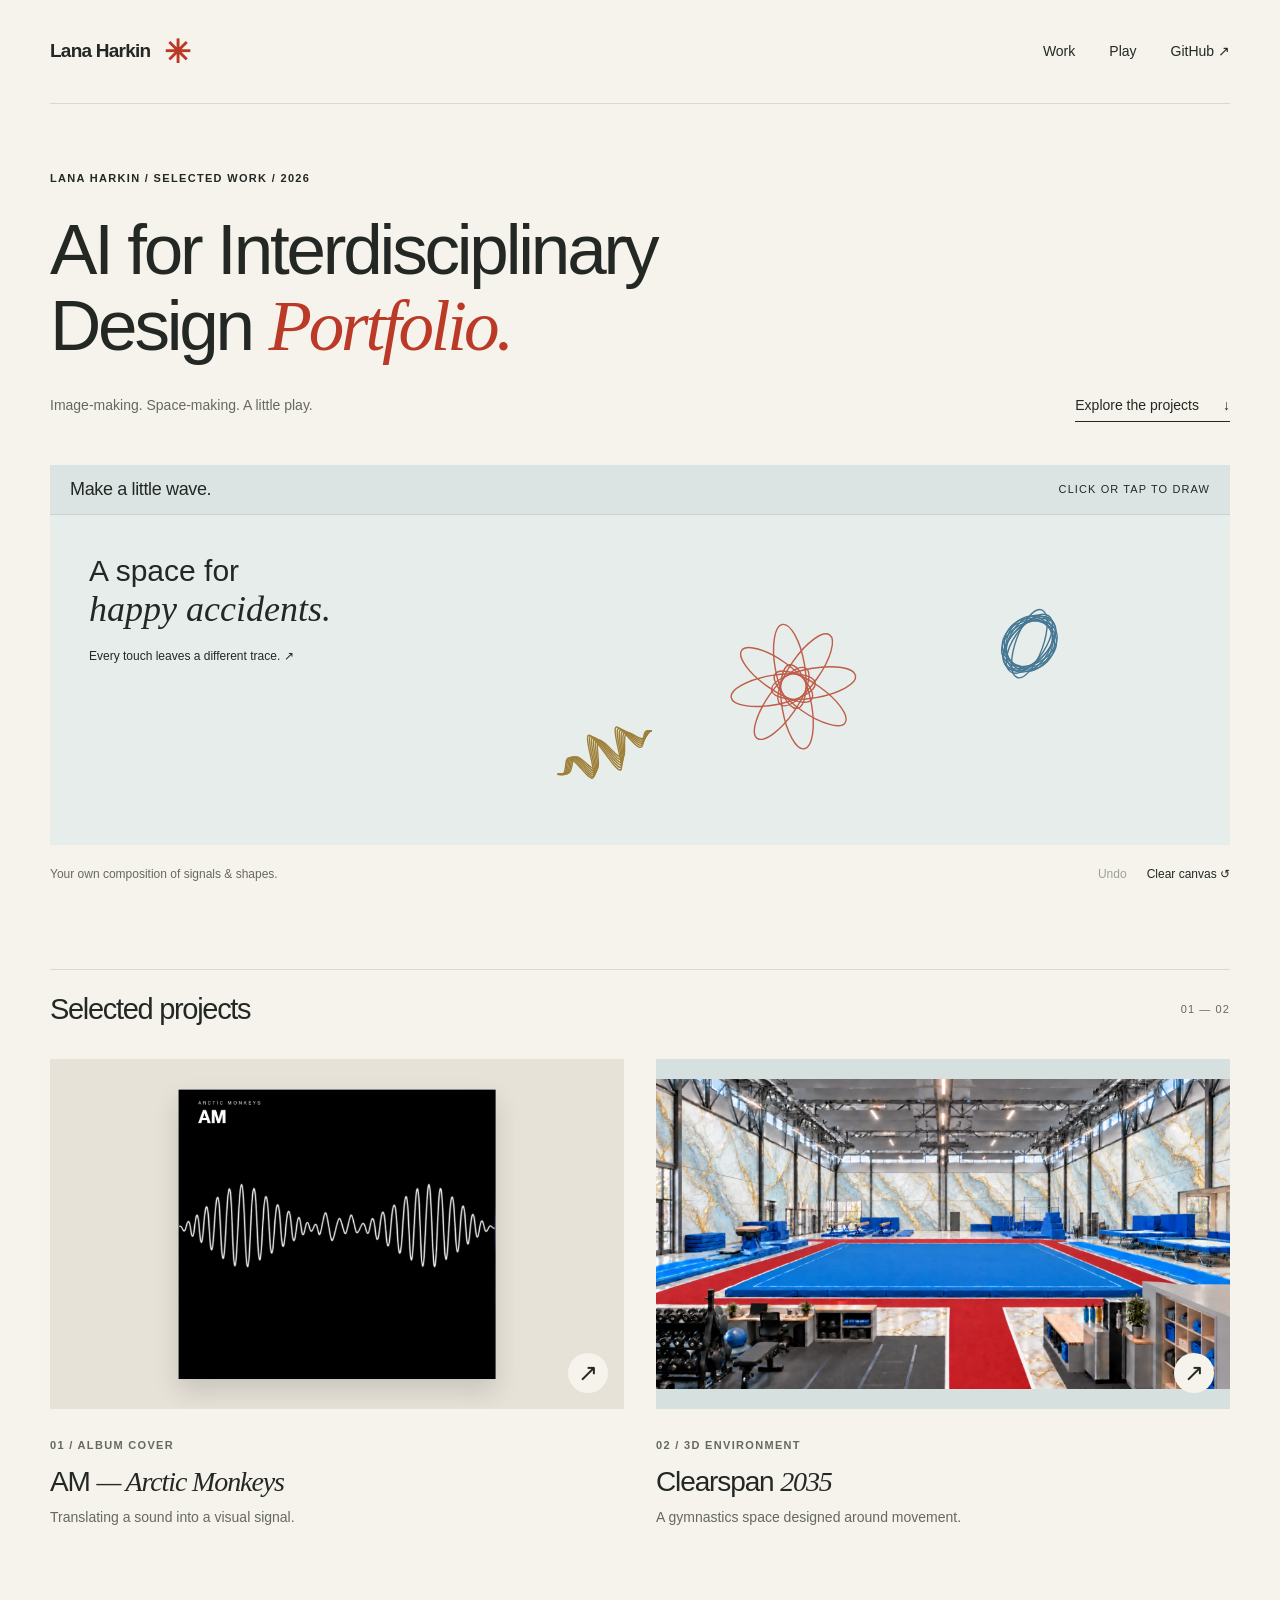
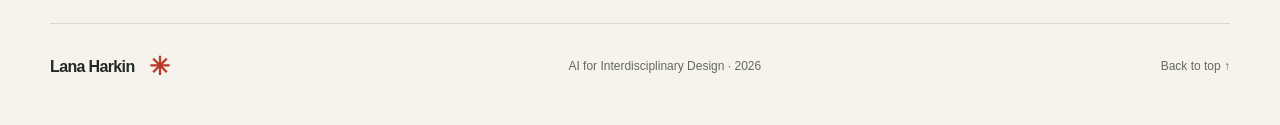
==== index.html @ 4b511c2b "Build Lana Harkin design portfolio with interactive art and project case studies" ====
<!doctype html><html lang="en"><head><meta charset="utf-8"><meta name="viewport" content="width=device-width,initial-scale=1"><meta name="theme-color" content="#f5f3ec"><meta name="description" content="Lana Harkin’s design portfolio: an Arctic Monkeys album cover study, Clearspan Gymnastics Center 2035, and an interactive drawing."><title>AI for Interdisciplinary Design Portfolio — Lana Harkin</title><link rel="icon" href="favicon.svg" type="image/svg+xml"><link rel="stylesheet" href="style.css"><script src="site.js" defer></script></head><body id="top"><a class="skip" href="#main">Skip to content</a><header class="site-header"><a class="wordmark" href="index.html">Lana Harkin<span class="mark" aria-hidden="true">✳</span></a><nav aria-label="Main navigation"><a href="index.html#projects">Work</a><a href="index.html#play">Play</a><a href="https://github.com/lalexaki/Lana-Harkin-AI-design-class">GitHub ↗</a></nav></header><main id="main"><section class="hero"><p class="eyebrow">Lana Harkin / Selected work / 2026</p><h1>AI for Interdisciplinary<br> Design <em>Portfolio.</em></h1><div class="hero-bottom"><span>Image-making. Space-making. A little play.</span><a class="text-link" href="#projects">Explore the projects <span>↓</span></a></div></section>
<section class="play-section" id="play" aria-labelledby="play-title"><div class="play-top"><h2 id="play-title">Make a little wave.</h2><span>Click or tap to draw</span></div><div id="drawing" tabindex="0" role="button" aria-label="Interactive drawing. Click, tap, or press Enter or Space to add a colorful waveform." aria-describedby="draw-help"><svg id="artboard" viewBox="0 0 1200 350" preserveAspectRatio="none" aria-hidden="true"></svg><div class="drawing-note" aria-hidden="true">A space for<br><em>happy accidents.</em><span>Every touch leaves a different trace. ↗</span></div></div><div class="play-tools"><p id="draw-help">Your own composition of signals &amp; shapes.</p><div><button id="undo" type="button" disabled>Undo</button><button id="clear" type="button">Clear canvas ↺</button></div></div><span id="draw-status" class="sr-only" role="status"></span></section>
<section id="projects" class="selected"><div class="section-heading"><h2>Selected projects</h2><span>01 — 02</span></div><div class="project-grid"><a class="project-card" href="album-cover.html"><div class="card-image album-thumb"><img src="assets/album-final.webp" alt="AM cover study: white waveform and Arctic Monkeys typography on black" class="" loading="eager"><span class="round-arrow" aria-hidden="true">↗</span></div><div class="card-label"><span class="eyebrow">01 / Album cover</span><h3>AM <em>— Arctic Monkeys</em></h3><p>Translating a sound into a visual signal.</p></div></a><a class="project-card" href="clearspan.html"><div class="card-image gym-thumb"><img src="assets/gym-final.webp" alt="Clearspan concept visualization with a blue spring floor, red perimeter route and marble-style walls" class="" loading="eager"><span class="round-arrow" aria-hidden="true">↗</span></div><div class="card-label"><span class="eyebrow">02 / 3D environment</span><h3>Clearspan <em>2035</em></h3><p>A gymnastics space designed around movement.</p></div></a></div></section></main><footer><a class="wordmark" href="index.html">Lana Harkin<span class="mark" aria-hidden="true">✳</span></a><p>AI for Interdisciplinary Design · 2026</p><a href="#top">Back to top ↑</a></footer></body></html>
---- style.css ----
:root{--paper:#f5f3ec;--ink:#232824;--muted:#65695f;--line:#d7d8cf;--red:#bb3927;--blue:#275c87;--serif:Georgia,'Times New Roman',serif}*{box-sizing:border-box}html{scroll-behavior:smooth;scroll-padding-top:28px}body{margin:0;background:var(--paper);color:var(--ink);font-family:Arial,Helvetica,sans-serif;font-size:16px;line-height:1.6}a{color:inherit;text-decoration:none}button,input{font:inherit}button,a,input,summary,[tabindex]{-webkit-tap-highlight-color:transparent}a:focus-visible,button:focus-visible,input:focus-visible,summary:focus-visible,[tabindex]:focus-visible{outline:3px solid var(--blue);outline-offset:5px}img,video{display:block;max-width:100%;height:auto}figure{margin:0}h1,h2,h3,p{margin:0}h1,h2,h3{font-weight:500;line-height:1.08;letter-spacing:-.045em}em{font-family:var(--serif);font-weight:400}button{cursor:pointer}main,.site-header,footer{width:min(1280px,calc(100% - 100px));margin-inline:auto}.site-header{display:flex;align-items:center;justify-content:space-between;height:104px;border-bottom:1px solid var(--line)}.wordmark{display:inline-flex;align-items:center;gap:14px;font-size:19px;font-weight:600;letter-spacing:-.04em}.mark{font-size:32px;line-height:1;color:var(--red)}nav{display:flex;gap:34px;font-size:14px}nav a:hover,.back:hover,footer a:hover{color:var(--red)}.skip{position:fixed;top:-70px;left:20px;background:var(--ink);color:white;padding:12px;z-index:10}.skip:focus{top:10px}.eyebrow{text-transform:uppercase;letter-spacing:.12em;font-size:11px;font-weight:600;line-height:1.6}.hero{padding:66px 0 38px}.hero h1{font-size:clamp(42px,5.55vw,80px);margin:24px 0 30px;line-height:1.07}.hero h1 em{color:var(--red)}.hero-bottom{display:flex;justify-content:space-between;gap:20px;font-size:14px;color:var(--muted)}.text-link{display:inline-flex;align-items:center;justify-content:space-between;gap:24px;border-bottom:1px solid var(--ink);padding-bottom:5px;color:var(--ink);font-size:14px}.text-link:hover{color:var(--red);border-color:var(--red)}.play-section{margin-top:5px}.play-top{display:flex;justify-content:space-between;align-items:center;padding:15px 20px;background:#dce4e3;border-bottom:1px solid #c6d3d1}.play-top h2{font-size:18px;letter-spacing:-.02em}.play-top>span{font-size:11px;text-transform:uppercase;letter-spacing:.1em}#drawing{position:relative;height:330px;overflow:hidden;background:#e7edeb;cursor:crosshair;touch-action:pan-y;background-image:radial-gradient(#c3d0cc .7px,transparent .7px);background-size:20px 20px}#artboard{position:absolute;inset:0;width:100%;height:100%}.drawing-note{position:absolute;top:39px;left:39px;font-size:30px;line-height:1.15;pointer-events:none;transition:opacity .25s}.drawing-note em{font-size:36px}.drawing-note span{display:block;font-size:12px;line-height:1.6;margin-top:17px;letter-spacing:0}#drawing.has-art .drawing-note{opacity:0}.play-tools{display:flex;align-items:center;justify-content:space-between;padding:13px 0;font-size:12px;color:var(--muted)}.play-tools>div{display:flex;gap:20px}.play-tools button{background:none;border:0;padding:7px 0;color:var(--ink);font-size:12px}.play-tools button:hover{color:var(--red)}.play-tools button:disabled{opacity:.4;cursor:default}.selected{padding:64px 0 95px}.section-heading{display:flex;justify-content:space-between;align-items:center;gap:20px;border-top:1px solid var(--line);padding-top:24px;margin-bottom:34px}.section-heading h2{font-size:29px}.section-heading>span{font-size:11px;text-transform:uppercase;letter-spacing:.1em;color:var(--muted);flex-shrink:0}.project-grid{display:grid;grid-template-columns:1fr 1fr;gap:32px}.card-image{height:350px;position:relative;display:flex;align-items:center;justify-content:center;overflow:hidden}.album-thumb{background:#e7e2d8}.album-thumb img{width:auto;max-width:80%;height:83%;object-fit:contain;box-shadow:0 12px 24px #0002}.gym-thumb{background:#d6e0df}.gym-thumb img{width:100%;height:auto}.round-arrow{position:absolute;right:16px;bottom:16px;display:grid;place-items:center;border-radius:50%;background:var(--paper);width:40px;height:40px;font-size:24px;transition:transform .2s}.project-card:hover .round-arrow{transform:rotate(45deg);background:var(--ink);color:var(--paper)}.card-label{padding-top:22px}.card-label h3{font-size:28px;margin:10px 0 9px;letter-spacing:-.04em}.card-label p{color:var(--muted);font-size:14px}.card-label .eyebrow{color:var(--muted)}footer{border-top:1px solid var(--line);display:flex;justify-content:space-between;align-items:center;gap:20px;padding:30px 0 45px;font-size:12px;color:var(--muted)}footer .wordmark{color:var(--ink);font-size:16px}footer .mark{font-size:25px}.project-intro{padding:35px 0 42px}.back{font-size:13px;display:inline-block;margin-bottom:45px}.project-intro h1{font-size:clamp(65px,7.5vw,104px);margin:22px 0 35px;line-height:.98}.project-intro h1 em{color:var(--red)}.intro-grid{display:grid;grid-template-columns:1fr 1fr;gap:60px;border-top:1px solid var(--line);padding-top:25px}.intro-grid h2{font-size:28px}.intro-grid p{font-size:16px;max-width:590px;color:var(--muted)}.album-stage{background:#e7e2d8;padding:50px;display:grid;place-items:center}.album-stage a{display:block;width:min(520px,100%)}.album-stage img{width:100%;box-shadow:0 15px 40px #0002}.caption-line,figcaption{font-size:12px;line-height:1.5;color:var(--muted);padding-top:12px}.caption-line{display:flex;justify-content:space-between;gap:20px}.content-section{padding-top:80px}.editorial-grid{display:grid;grid-template-columns:1fr 1fr;gap:70px;margin:35px 0 45px}.large-copy{font-size:43px;letter-spacing:-.04em;line-height:1.15}.editorial-grid>div>p+p,.split-note p+p{margin-top:18px}.editorial-grid>div{color:var(--muted)}.process-grid{display:grid;grid-template-columns:repeat(3,1fr);gap:25px}.process-grid figure img{width:100%;height:270px;object-fit:contain;background:#141614}.process-grid figcaption{max-width:350px}.split-note{display:grid;grid-template-columns:1fr 1fr;gap:70px;padding:65px 0;margin-top:70px;border-top:1px solid var(--line)}.split-note h2{font-size:48px;line-height:1.08;margin-bottom:25px}.split-note p{color:var(--muted)}.pill-link{border:1px solid var(--ink);border-radius:40px;padding:14px 22px;display:inline-flex;align-items:center;gap:35px;font-size:14px;margin-top:28px}.pill-link span{font-size:11px;white-space:nowrap}.pill-link:hover{background:var(--ink);color:var(--paper)}.credits{font-size:12px;color:var(--muted);max-width:850px;padding-bottom:45px}.credits p+p{margin-top:10px}.credits a{text-decoration:underline}.next-project{display:block;padding:38px 0 55px;border-top:1px solid var(--line)}.next-project>span:last-child{display:block;font-size:46px;line-height:1.2;letter-spacing:-.04em;margin-top:18px}.next-project b{float:right;font-weight:400}.next-project:hover em{color:var(--red)}.wide-hero img{width:100%}.video-layout{display:grid;grid-template-columns:1.5fr 1fr;gap:45px;align-items:center}.video-layout video{width:100%;background:#111;aspect-ratio:16/9}.video-layout h3{font-size:38px;line-height:1.1;margin:14px 0 22px}.video-layout p{color:var(--muted);margin-bottom:16px}.video-layout .text-link{display:flex;width:fit-content;margin-top:12px;font-size:12px}.small{font-size:12px}.facts{display:grid;grid-template-columns:1fr 1fr 1fr;border-bottom:1px solid var(--line);padding:0 0 30px;gap:20px}.facts strong{font-size:36px;letter-spacing:-.05em;font-weight:400;display:block}.facts span{font-size:12px;color:var(--muted)}details{border:1px solid var(--line);padding:20px}summary{cursor:pointer;list-style:none;font-size:14px}summary span{float:right}details[open] .layouts{margin-top:25px}.layouts figure img{height:220px;background:#232323}.comparison{position:relative;overflow:hidden;aspect-ratio:2048/1106}.comparison>img{width:100%;height:100%;object-fit:cover}.comparison-before{position:absolute;inset:0;clip-path:inset(0 calc(100% - var(--reveal)) 0 0)}.comparison-before img{width:100%;height:100%;object-fit:cover}.compare-label{position:absolute;top:16px;background:#f5f3ecee;padding:5px 12px;font-size:11px}.compare-label.before{left:16px}.compare-label.after{right:16px}.compare-line{position:absolute;inset:0 auto 0 var(--reveal);width:2px;background:white;pointer-events:none}.compare-line span{position:absolute;top:50%;left:50%;transform:translate(-50%,-50%);width:38px;height:38px;border-radius:50%;background:var(--paper);display:grid;place-items:center;font-size:20px;color:var(--ink);box-shadow:0 0 0 1px #0002}.slider-row{display:flex;gap:20px;align-items:center;padding:18px 0;font-size:12px}.slider-row input{flex:1;min-width:60px;accent-color:var(--red);cursor:ew-resize}.slider-row output{min-width:75px;text-align:right}.process-notes{display:grid;grid-template-columns:repeat(3,1fr);gap:36px;margin-top:25px}.process-notes article>span{font-size:12px;color:var(--red)}.process-notes h3{font-size:22px;margin:14px 0}.process-notes p{font-size:14px;color:var(--muted)}.sr-only{position:absolute;width:1px;height:1px;padding:0;margin:-1px;overflow:hidden;clip:rect(0,0,0,0);white-space:nowrap;border:0}@media(min-width:1500px){#drawing{height:370px}}@media(max-width:900px){main,.site-header,footer{width:calc(100% - 56px)}.hero h1{font-size:clamp(40px,6.4vw,63px)}.card-image{height:280px}.video-layout{grid-template-columns:1fr}.video-layout>div{max-width:600px}.facts strong{font-size:29px}.split-note,.editorial-grid{gap:40px}.process-grid figure img{height:190px}.card-label h3{font-size:24px}}@media(max-width:600px){main,.site-header,footer{width:calc(100% - 36px)}.site-header{height:78px}.wordmark{font-size:17px;gap:8px}nav{gap:18px;font-size:12px}.mark{font-size:27px}.hero{padding:39px 0 28px}.hero h1{font-size:39px;line-height:1.12;letter-spacing:-.052em;margin:21px 0}.hero h1 br{display:none}.hero .eyebrow{font-size:9px}.hero-bottom{font-size:11px;gap:14px;align-items:end}.hero-bottom>span{max-width:160px}.hero-bottom .text-link{font-size:11px;gap:12px;white-space:nowrap}.play-top{padding:13px}.play-top h2{font-size:16px}.play-top>span{font-size:8px}#drawing{height:260px}.drawing-note{top:25px;left:23px;font-size:24px}.drawing-note em{font-size:29px}.drawing-note span{font-size:10px}.play-tools{align-items:start;gap:15px;font-size:10px}.play-tools p{max-width:155px;padding-top:8px}.play-tools>div{gap:16px}.play-tools button{font-size:10px}.selected{padding:40px 0 55px}.section-heading{padding-top:20px;margin-bottom:25px;gap:10px}.section-heading h2{font-size:24px}.section-heading>span{font-size:9px}.project-grid{grid-template-columns:1fr;gap:38px}.card-image{height:310px}.card-label{padding-top:18px}.card-label h3{font-size:26px}.card-label p{font-size:13px}.card-label .eyebrow{font-size:10px}footer{flex-wrap:wrap;padding:26px 0 35px;gap:15px}footer p{order:3;width:100%;font-size:10px}.project-intro{padding:24px 0 28px}.back{margin-bottom:35px;font-size:12px}.project-intro h1{font-size:72px;margin:20px 0 30px}.project-intro .eyebrow{font-size:10px}.intro-grid{grid-template-columns:1fr;gap:20px;padding-top:22px}.intro-grid h2{font-size:26px}.intro-grid p{font-size:14px}.album-stage{padding:28px}.caption-line{font-size:10px}.caption-line span{max-width:140px;text-align:right}.content-section{padding-top:50px}.editorial-grid{grid-template-columns:1fr;gap:25px;margin:30px 0}.large-copy{font-size:38px}.editorial-grid>div{font-size:14px}.process-grid{grid-template-columns:1fr;gap:28px}.process-grid figure img{height:auto;max-height:350px}.process-grid figcaption{font-size:11px}.split-note{grid-template-columns:1fr;gap:20px;margin-top:45px;padding:35px 0}.split-note h2{font-size:38px}.split-note p{font-size:14px}.pill-link{padding:12px 17px;font-size:12px;gap:20px}.credits{font-size:11px}.next-project{padding:28px 0 40px}.next-project>span:last-child{font-size:29px;max-width:100%;padding-right:25px;position:relative}.next-project b{position:absolute;right:0;top:0}.wide-hero figcaption{font-size:10px}.video-layout{gap:25px}.video-layout h3{font-size:34px}.video-layout p{font-size:14px}.video-layout p.small{font-size:11px}.facts{gap:10px}.facts strong{font-size:23px;line-height:1.2;margin-bottom:10px}.facts span{font-size:10px;display:block;line-height:1.4}.process-notes{grid-template-columns:1fr;gap:22px}.process-notes h3{margin:8px 0}.compare-label{font-size:9px;top:9px;padding:4px 7px}.compare-label.before{left:9px}.compare-label.after{right:9px}.slider-row{flex-wrap:wrap;gap:12px;font-size:10px}.slider-row label{width:100%}.slider-row input{margin:8px 0}.layouts figure img{height:auto}}@media(prefers-reduced-motion:reduce){html{scroll-behavior:auto}*,*::before,*::after{transition:none!important}}
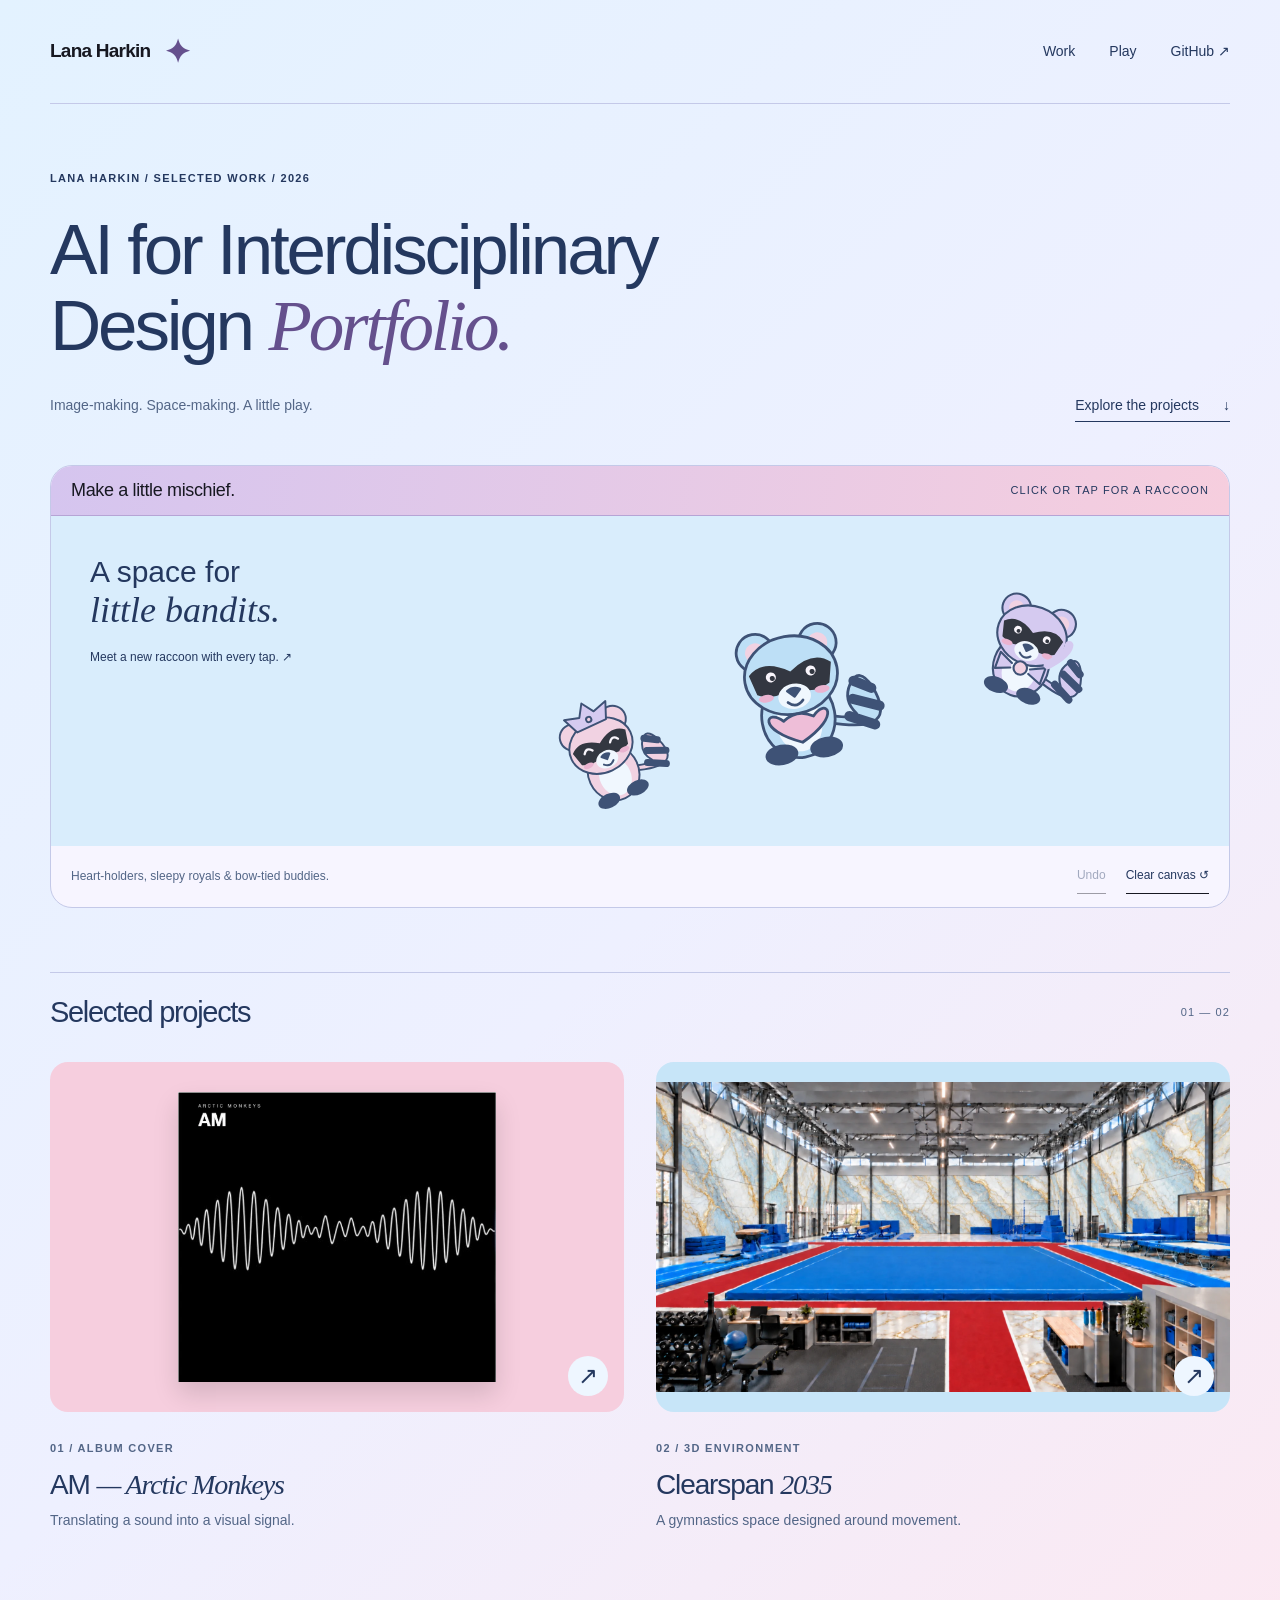
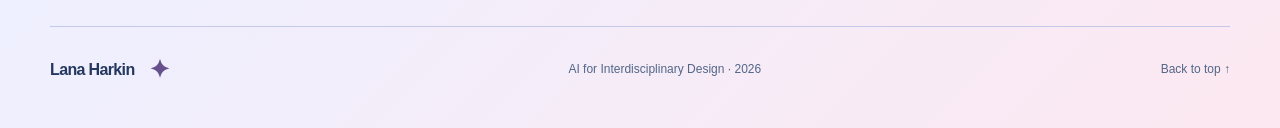
==== commit d660ea2b: "Add cute raccoon playground and pastel portfolio theme" ====
--- a/index.html
+++ b/index.html
@@ -1,3 +1,3 @@
-<!doctype html><html lang="en"><head><meta charset="utf-8"><meta name="viewport" content="width=device-width,initial-scale=1"><meta name="theme-color" content="#f5f3ec"><meta name="description" content="Lana Harkin’s design portfolio: an Arctic Monkeys album cover study, Clearspan Gymnastics Center 2035, and an interactive drawing."><title>AI for Interdisciplinary Design Portfolio — Lana Harkin</title><link rel="icon" href="favicon.svg" type="image/svg+xml"><link rel="stylesheet" href="style.css"><script src="site.js" defer></script></head><body id="top"><a class="skip" href="#main">Skip to content</a><header class="site-header"><a class="wordmark" href="index.html">Lana Harkin<span class="mark" aria-hidden="true">✳</span></a><nav aria-label="Main navigation"><a href="index.html#projects">Work</a><a href="index.html#play">Play</a><a href="https://github.com/lalexaki/Lana-Harkin-AI-design-class">GitHub ↗</a></nav></header><main id="main"><section class="hero"><p class="eyebrow">Lana Harkin / Selected work / 2026</p><h1>AI for Interdisciplinary<br> Design <em>Portfolio.</em></h1><div class="hero-bottom"><span>Image-making. Space-making. A little play.</span><a class="text-link" href="#projects">Explore the projects <span>↓</span></a></div></section>
-<section class="play-section" id="play" aria-labelledby="play-title"><div class="play-top"><h2 id="play-title">Make a little wave.</h2><span>Click or tap to draw</span></div><div id="drawing" tabindex="0" role="button" aria-label="Interactive drawing. Click, tap, or press Enter or Space to add a colorful waveform." aria-describedby="draw-help"><svg id="artboard" viewBox="0 0 1200 350" preserveAspectRatio="none" aria-hidden="true"></svg><div class="drawing-note" aria-hidden="true">A space for<br><em>happy accidents.</em><span>Every touch leaves a different trace. ↗</span></div></div><div class="play-tools"><p id="draw-help">Your own composition of signals &amp; shapes.</p><div><button id="undo" type="button" disabled>Undo</button><button id="clear" type="button">Clear canvas ↺</button></div></div><span id="draw-status" class="sr-only" role="status"></span></section>
-<section id="projects" class="selected"><div class="section-heading"><h2>Selected projects</h2><span>01 — 02</span></div><div class="project-grid"><a class="project-card" href="album-cover.html"><div class="card-image album-thumb"><img src="assets/album-final.webp" alt="AM cover study: white waveform and Arctic Monkeys typography on black" class="" loading="eager"><span class="round-arrow" aria-hidden="true">↗</span></div><div class="card-label"><span class="eyebrow">01 / Album cover</span><h3>AM <em>— Arctic Monkeys</em></h3><p>Translating a sound into a visual signal.</p></div></a><a class="project-card" href="clearspan.html"><div class="card-image gym-thumb"><img src="assets/gym-final.webp" alt="Clearspan concept visualization with a blue spring floor, red perimeter route and marble-style walls" class="" loading="eager"><span class="round-arrow" aria-hidden="true">↗</span></div><div class="card-label"><span class="eyebrow">02 / 3D environment</span><h3>Clearspan <em>2035</em></h3><p>A gymnastics space designed around movement.</p></div></a></div></section></main><footer><a class="wordmark" href="index.html">Lana Harkin<span class="mark" aria-hidden="true">✳</span></a><p>AI for Interdisciplinary Design · 2026</p><a href="#top">Back to top ↑</a></footer></body></html>+<!doctype html><html lang="en"><head><meta charset="utf-8"><meta name="viewport" content="width=device-width,initial-scale=1"><meta name="theme-color" content="#d9edfc"><meta name="description" content="Lana Harkin’s design portfolio: an Arctic Monkeys album cover study, Clearspan Gymnastics Center 2035, and an interactive drawing."><title>AI for Interdisciplinary Design Portfolio — Lana Harkin</title><link rel="icon" href="favicon.svg" type="image/svg+xml"><link rel="stylesheet" href="style.css"><script src="site.js" defer></script></head><body id="top"><a class="skip" href="#main">Skip to content</a><header class="site-header"><a class="wordmark" href="index.html">Lana Harkin<span class="mark" aria-hidden="true">✦</span></a><nav aria-label="Main navigation"><a href="index.html#projects">Work</a><a href="index.html#play">Play</a><a href="https://github.com/lalexaki/Lana-Harkin-AI-design-class">GitHub ↗</a></nav></header><main id="main"><section class="hero"><p class="eyebrow">Lana Harkin / Selected work / 2026</p><h1>AI for Interdisciplinary<br> Design <em>Portfolio.</em></h1><div class="hero-bottom"><span>Image-making. Space-making. A little play.</span><a class="text-link" href="#projects">Explore the projects <span>↓</span></a></div></section>
+<section class="play-section" id="play" aria-labelledby="play-title"><div class="play-top"><h2 id="play-title">Make a little mischief.</h2><span>Click or tap for a raccoon</span></div><div id="drawing" tabindex="0" role="button" aria-label="Interactive drawing. Click, tap, or press Enter or Space to add a cute raccoon." aria-describedby="draw-help"><svg id="artboard" viewBox="0 0 1200 350" preserveAspectRatio="none" aria-hidden="true"></svg><div class="drawing-note" aria-hidden="true">A space for<br><em>little bandits.</em><span>Meet a new raccoon with every tap. ↗</span></div></div><div class="play-tools"><p id="draw-help">Heart-holders, sleepy royals &amp; bow-tied buddies.</p><div><button id="undo" type="button" disabled>Undo</button><button id="clear" type="button">Clear canvas ↺</button></div></div><span id="draw-status" class="sr-only" role="status"></span></section>
+<section id="projects" class="selected"><div class="section-heading"><h2>Selected projects</h2><span>01 — 02</span></div><div class="project-grid"><a class="project-card" href="album-cover.html"><div class="card-image album-thumb"><img src="assets/album-final.webp" alt="AM cover study: white waveform and Arctic Monkeys typography on black" class="" loading="eager"><span class="round-arrow" aria-hidden="true">↗</span></div><div class="card-label"><span class="eyebrow">01 / Album cover</span><h3>AM <em>— Arctic Monkeys</em></h3><p>Translating a sound into a visual signal.</p></div></a><a class="project-card" href="clearspan.html"><div class="card-image gym-thumb"><img src="assets/gym-final.webp" alt="Clearspan concept visualization with a blue spring floor, red perimeter route and marble-style walls" class="" loading="eager"><span class="round-arrow" aria-hidden="true">↗</span></div><div class="card-label"><span class="eyebrow">02 / 3D environment</span><h3>Clearspan <em>2035</em></h3><p>A gymnastics space designed around movement.</p></div></a></div></section></main><footer><a class="wordmark" href="index.html">Lana Harkin<span class="mark" aria-hidden="true">✦</span></a><p>AI for Interdisciplinary Design · 2026</p><a href="#top">Back to top ↑</a></footer></body></html>
--- a/style.css
+++ b/style.css
@@ -1 +1,6 @@
-:root{--paper:#f5f3ec;--ink:#232824;--muted:#65695f;--line:#d7d8cf;--red:#bb3927;--blue:#275c87;--serif:Georgia,'Times New Roman',serif}*{box-sizing:border-box}html{scroll-behavior:smooth;scroll-padding-top:28px}body{margin:0;background:var(--paper);color:var(--ink);font-family:Arial,Helvetica,sans-serif;font-size:16px;line-height:1.6}a{color:inherit;text-decoration:none}button,input{font:inherit}button,a,input,summary,[tabindex]{-webkit-tap-highlight-color:transparent}a:focus-visible,button:focus-visible,input:focus-visible,summary:focus-visible,[tabindex]:focus-visible{outline:3px solid var(--blue);outline-offset:5px}img,video{display:block;max-width:100%;height:auto}figure{margin:0}h1,h2,h3,p{margin:0}h1,h2,h3{font-weight:500;line-height:1.08;letter-spacing:-.045em}em{font-family:var(--serif);font-weight:400}button{cursor:pointer}main,.site-header,footer{width:min(1280px,calc(100% - 100px));margin-inline:auto}.site-header{display:flex;align-items:center;justify-content:space-between;height:104px;border-bottom:1px solid var(--line)}.wordmark{display:inline-flex;align-items:center;gap:14px;font-size:19px;font-weight:600;letter-spacing:-.04em}.mark{font-size:32px;line-height:1;color:var(--red)}nav{display:flex;gap:34px;font-size:14px}nav a:hover,.back:hover,footer a:hover{color:var(--red)}.skip{position:fixed;top:-70px;left:20px;background:var(--ink);color:white;padding:12px;z-index:10}.skip:focus{top:10px}.eyebrow{text-transform:uppercase;letter-spacing:.12em;font-size:11px;font-weight:600;line-height:1.6}.hero{padding:66px 0 38px}.hero h1{font-size:clamp(42px,5.55vw,80px);margin:24px 0 30px;line-height:1.07}.hero h1 em{color:var(--red)}.hero-bottom{display:flex;justify-content:space-between;gap:20px;font-size:14px;color:var(--muted)}.text-link{display:inline-flex;align-items:center;justify-content:space-between;gap:24px;border-bottom:1px solid var(--ink);padding-bottom:5px;color:var(--ink);font-size:14px}.text-link:hover{color:var(--red);border-color:var(--red)}.play-section{margin-top:5px}.play-top{display:flex;justify-content:space-between;align-items:center;padding:15px 20px;background:#dce4e3;border-bottom:1px solid #c6d3d1}.play-top h2{font-size:18px;letter-spacing:-.02em}.play-top>span{font-size:11px;text-transform:uppercase;letter-spacing:.1em}#drawing{position:relative;height:330px;overflow:hidden;background:#e7edeb;cursor:crosshair;touch-action:pan-y;background-image:radial-gradient(#c3d0cc .7px,transparent .7px);background-size:20px 20px}#artboard{position:absolute;inset:0;width:100%;height:100%}.drawing-note{position:absolute;top:39px;left:39px;font-size:30px;line-height:1.15;pointer-events:none;transition:opacity .25s}.drawing-note em{font-size:36px}.drawing-note span{display:block;font-size:12px;line-height:1.6;margin-top:17px;letter-spacing:0}#drawing.has-art .drawing-note{opacity:0}.play-tools{display:flex;align-items:center;justify-content:space-between;padding:13px 0;font-size:12px;color:var(--muted)}.play-tools>div{display:flex;gap:20px}.play-tools button{background:none;border:0;padding:7px 0;color:var(--ink);font-size:12px}.play-tools button:hover{color:var(--red)}.play-tools button:disabled{opacity:.4;cursor:default}.selected{padding:64px 0 95px}.section-heading{display:flex;justify-content:space-between;align-items:center;gap:20px;border-top:1px solid var(--line);padding-top:24px;margin-bottom:34px}.section-heading h2{font-size:29px}.section-heading>span{font-size:11px;text-transform:uppercase;letter-spacing:.1em;color:var(--muted);flex-shrink:0}.project-grid{display:grid;grid-template-columns:1fr 1fr;gap:32px}.card-image{height:350px;position:relative;display:flex;align-items:center;justify-content:center;overflow:hidden}.album-thumb{background:#e7e2d8}.album-thumb img{width:auto;max-width:80%;height:83%;object-fit:contain;box-shadow:0 12px 24px #0002}.gym-thumb{background:#d6e0df}.gym-thumb img{width:100%;height:auto}.round-arrow{position:absolute;right:16px;bottom:16px;display:grid;place-items:center;border-radius:50%;background:var(--paper);width:40px;height:40px;font-size:24px;transition:transform .2s}.project-card:hover .round-arrow{transform:rotate(45deg);background:var(--ink);color:var(--paper)}.card-label{padding-top:22px}.card-label h3{font-size:28px;margin:10px 0 9px;letter-spacing:-.04em}.card-label p{color:var(--muted);font-size:14px}.card-label .eyebrow{color:var(--muted)}footer{border-top:1px solid var(--line);display:flex;justify-content:space-between;align-items:center;gap:20px;padding:30px 0 45px;font-size:12px;color:var(--muted)}footer .wordmark{color:var(--ink);font-size:16px}footer .mark{font-size:25px}.project-intro{padding:35px 0 42px}.back{font-size:13px;display:inline-block;margin-bottom:45px}.project-intro h1{font-size:clamp(65px,7.5vw,104px);margin:22px 0 35px;line-height:.98}.project-intro h1 em{color:var(--red)}.intro-grid{display:grid;grid-template-columns:1fr 1fr;gap:60px;border-top:1px solid var(--line);padding-top:25px}.intro-grid h2{font-size:28px}.intro-grid p{font-size:16px;max-width:590px;color:var(--muted)}.album-stage{background:#e7e2d8;padding:50px;display:grid;place-items:center}.album-stage a{display:block;width:min(520px,100%)}.album-stage img{width:100%;box-shadow:0 15px 40px #0002}.caption-line,figcaption{font-size:12px;line-height:1.5;color:var(--muted);padding-top:12px}.caption-line{display:flex;justify-content:space-between;gap:20px}.content-section{padding-top:80px}.editorial-grid{display:grid;grid-template-columns:1fr 1fr;gap:70px;margin:35px 0 45px}.large-copy{font-size:43px;letter-spacing:-.04em;line-height:1.15}.editorial-grid>div>p+p,.split-note p+p{margin-top:18px}.editorial-grid>div{color:var(--muted)}.process-grid{display:grid;grid-template-columns:repeat(3,1fr);gap:25px}.process-grid figure img{width:100%;height:270px;object-fit:contain;background:#141614}.process-grid figcaption{max-width:350px}.split-note{display:grid;grid-template-columns:1fr 1fr;gap:70px;padding:65px 0;margin-top:70px;border-top:1px solid var(--line)}.split-note h2{font-size:48px;line-height:1.08;margin-bottom:25px}.split-note p{color:var(--muted)}.pill-link{border:1px solid var(--ink);border-radius:40px;padding:14px 22px;display:inline-flex;align-items:center;gap:35px;font-size:14px;margin-top:28px}.pill-link span{font-size:11px;white-space:nowrap}.pill-link:hover{background:var(--ink);color:var(--paper)}.credits{font-size:12px;color:var(--muted);max-width:850px;padding-bottom:45px}.credits p+p{margin-top:10px}.credits a{text-decoration:underline}.next-project{display:block;padding:38px 0 55px;border-top:1px solid var(--line)}.next-project>span:last-child{display:block;font-size:46px;line-height:1.2;letter-spacing:-.04em;margin-top:18px}.next-project b{float:right;font-weight:400}.next-project:hover em{color:var(--red)}.wide-hero img{width:100%}.video-layout{display:grid;grid-template-columns:1.5fr 1fr;gap:45px;align-items:center}.video-layout video{width:100%;background:#111;aspect-ratio:16/9}.video-layout h3{font-size:38px;line-height:1.1;margin:14px 0 22px}.video-layout p{color:var(--muted);margin-bottom:16px}.video-layout .text-link{display:flex;width:fit-content;margin-top:12px;font-size:12px}.small{font-size:12px}.facts{display:grid;grid-template-columns:1fr 1fr 1fr;border-bottom:1px solid var(--line);padding:0 0 30px;gap:20px}.facts strong{font-size:36px;letter-spacing:-.05em;font-weight:400;display:block}.facts span{font-size:12px;color:var(--muted)}details{border:1px solid var(--line);padding:20px}summary{cursor:pointer;list-style:none;font-size:14px}summary span{float:right}details[open] .layouts{margin-top:25px}.layouts figure img{height:220px;background:#232323}.comparison{position:relative;overflow:hidden;aspect-ratio:2048/1106}.comparison>img{width:100%;height:100%;object-fit:cover}.comparison-before{position:absolute;inset:0;clip-path:inset(0 calc(100% - var(--reveal)) 0 0)}.comparison-before img{width:100%;height:100%;object-fit:cover}.compare-label{position:absolute;top:16px;background:#f5f3ecee;padding:5px 12px;font-size:11px}.compare-label.before{left:16px}.compare-label.after{right:16px}.compare-line{position:absolute;inset:0 auto 0 var(--reveal);width:2px;background:white;pointer-events:none}.compare-line span{position:absolute;top:50%;left:50%;transform:translate(-50%,-50%);width:38px;height:38px;border-radius:50%;background:var(--paper);display:grid;place-items:center;font-size:20px;color:var(--ink);box-shadow:0 0 0 1px #0002}.slider-row{display:flex;gap:20px;align-items:center;padding:18px 0;font-size:12px}.slider-row input{flex:1;min-width:60px;accent-color:var(--red);cursor:ew-resize}.slider-row output{min-width:75px;text-align:right}.process-notes{display:grid;grid-template-columns:repeat(3,1fr);gap:36px;margin-top:25px}.process-notes article>span{font-size:12px;color:var(--red)}.process-notes h3{font-size:22px;margin:14px 0}.process-notes p{font-size:14px;color:var(--muted)}.sr-only{position:absolute;width:1px;height:1px;padding:0;margin:-1px;overflow:hidden;clip:rect(0,0,0,0);white-space:nowrap;border:0}@media(min-width:1500px){#drawing{height:370px}}@media(max-width:900px){main,.site-header,footer{width:calc(100% - 56px)}.hero h1{font-size:clamp(40px,6.4vw,63px)}.card-image{height:280px}.video-layout{grid-template-columns:1fr}.video-layout>div{max-width:600px}.facts strong{font-size:29px}.split-note,.editorial-grid{gap:40px}.process-grid figure img{height:190px}.card-label h3{font-size:24px}}@media(max-width:600px){main,.site-header,footer{width:calc(100% - 36px)}.site-header{height:78px}.wordmark{font-size:17px;gap:8px}nav{gap:18px;font-size:12px}.mark{font-size:27px}.hero{padding:39px 0 28px}.hero h1{font-size:39px;line-height:1.12;letter-spacing:-.052em;margin:21px 0}.hero h1 br{display:none}.hero .eyebrow{font-size:9px}.hero-bottom{font-size:11px;gap:14px;align-items:end}.hero-bottom>span{max-width:160px}.hero-bottom .text-link{font-size:11px;gap:12px;white-space:nowrap}.play-top{padding:13px}.play-top h2{font-size:16px}.play-top>span{font-size:8px}#drawing{height:260px}.drawing-note{top:25px;left:23px;font-size:24px}.drawing-note em{font-size:29px}.drawing-note span{font-size:10px}.play-tools{align-items:start;gap:15px;font-size:10px}.play-tools p{max-width:155px;padding-top:8px}.play-tools>div{gap:16px}.play-tools button{font-size:10px}.selected{padding:40px 0 55px}.section-heading{padding-top:20px;margin-bottom:25px;gap:10px}.section-heading h2{font-size:24px}.section-heading>span{font-size:9px}.project-grid{grid-template-columns:1fr;gap:38px}.card-image{height:310px}.card-label{padding-top:18px}.card-label h3{font-size:26px}.card-label p{font-size:13px}.card-label .eyebrow{font-size:10px}footer{flex-wrap:wrap;padding:26px 0 35px;gap:15px}footer p{order:3;width:100%;font-size:10px}.project-intro{padding:24px 0 28px}.back{margin-bottom:35px;font-size:12px}.project-intro h1{font-size:72px;margin:20px 0 30px}.project-intro .eyebrow{font-size:10px}.intro-grid{grid-template-columns:1fr;gap:20px;padding-top:22px}.intro-grid h2{font-size:26px}.intro-grid p{font-size:14px}.album-stage{padding:28px}.caption-line{font-size:10px}.caption-line span{max-width:140px;text-align:right}.content-section{padding-top:50px}.editorial-grid{grid-template-columns:1fr;gap:25px;margin:30px 0}.large-copy{font-size:38px}.editorial-grid>div{font-size:14px}.process-grid{grid-template-columns:1fr;gap:28px}.process-grid figure img{height:auto;max-height:350px}.process-grid figcaption{font-size:11px}.split-note{grid-template-columns:1fr;gap:20px;margin-top:45px;padding:35px 0}.split-note h2{font-size:38px}.split-note p{font-size:14px}.pill-link{padding:12px 17px;font-size:12px;gap:20px}.credits{font-size:11px}.next-project{padding:28px 0 40px}.next-project>span:last-child{font-size:29px;max-width:100%;padding-right:25px;position:relative}.next-project b{position:absolute;right:0;top:0}.wide-hero figcaption{font-size:10px}.video-layout{gap:25px}.video-layout h3{font-size:34px}.video-layout p{font-size:14px}.video-layout p.small{font-size:11px}.facts{gap:10px}.facts strong{font-size:23px;line-height:1.2;margin-bottom:10px}.facts span{font-size:10px;display:block;line-height:1.4}.process-notes{grid-template-columns:1fr;gap:22px}.process-notes h3{margin:8px 0}.compare-label{font-size:9px;top:9px;padding:4px 7px}.compare-label.before{left:9px}.compare-label.after{right:9px}.slider-row{flex-wrap:wrap;gap:12px;font-size:10px}.slider-row label{width:100%}.slider-row input{margin:8px 0}.layouts figure img{height:auto}}@media(prefers-reduced-motion:reduce){html{scroll-behavior:auto}*,*::before,*::after{transition:none!important}}
+:root{--paper:#eef6ff;--ink:#24385f;--muted:#536687;--line:#c4c9e8;--red:#65508d;--blue:#284f82;--black:#171821;--serif:Georgia,'Times New Roman',serif}*{box-sizing:border-box}html{scroll-behavior:smooth;scroll-padding-top:28px}body{margin:0;background:var(--paper);color:var(--ink);font-family:Arial,Helvetica,sans-serif;font-size:16px;line-height:1.6}a{color:inherit;text-decoration:none}button,input{font:inherit}button,a,input,summary,[tabindex]{-webkit-tap-highlight-color:transparent}a:focus-visible,button:focus-visible,input:focus-visible,summary:focus-visible,[tabindex]:focus-visible{outline:3px solid var(--blue);outline-offset:5px}img,video{display:block;max-width:100%;height:auto}figure{margin:0}h1,h2,h3,p{margin:0}h1,h2,h3{font-weight:500;line-height:1.08;letter-spacing:-.045em}em{font-family:var(--serif);font-weight:400}button{cursor:pointer}main,.site-header,footer{width:min(1280px,calc(100% - 100px));margin-inline:auto}.site-header{display:flex;align-items:center;justify-content:space-between;height:104px;border-bottom:1px solid var(--line)}.wordmark{display:inline-flex;align-items:center;gap:14px;font-size:19px;font-weight:600;letter-spacing:-.04em}.mark{font-size:32px;line-height:1;color:var(--red)}nav{display:flex;gap:34px;font-size:14px}nav a:hover,.back:hover,footer a:hover{color:var(--red)}.skip{position:fixed;top:-70px;left:20px;background:var(--ink);color:white;padding:12px;z-index:10}.skip:focus{top:10px}.eyebrow{text-transform:uppercase;letter-spacing:.12em;font-size:11px;font-weight:600;line-height:1.6}.hero{padding:66px 0 38px}.hero h1{font-size:clamp(42px,5.55vw,80px);margin:24px 0 30px;line-height:1.07}.hero h1 em{color:var(--red)}.hero-bottom{display:flex;justify-content:space-between;gap:20px;font-size:14px;color:var(--muted)}.text-link{display:inline-flex;align-items:center;justify-content:space-between;gap:24px;border-bottom:1px solid var(--ink);padding-bottom:5px;color:var(--ink);font-size:14px}.text-link:hover{color:var(--red);border-color:var(--red)}.play-section{margin-top:5px}.play-top{display:flex;justify-content:space-between;align-items:center;padding:15px 20px;background:#d5c5ef;border-bottom:1px solid #b6a4d5}.play-top h2{font-size:18px;letter-spacing:-.02em}.play-top>span{font-size:11px;text-transform:uppercase;letter-spacing:.1em}#drawing{position:relative;height:330px;overflow:hidden;background:#d9edfc;cursor:crosshair;touch-action:pan-y;background-image:radial-gradient(#b0c5e3 .7px,transparent .7px);background-size:20px 20px}#artboard{position:absolute;inset:0;width:100%;height:100%}.drawing-note{position:absolute;top:39px;left:39px;font-size:30px;line-height:1.15;pointer-events:none;transition:opacity .25s}.drawing-note em{font-size:36px}.drawing-note span{display:block;font-size:12px;line-height:1.6;margin-top:17px;letter-spacing:0}#drawing.has-art .drawing-note{opacity:0}.play-tools{display:flex;align-items:center;justify-content:space-between;padding:13px 0;font-size:12px;color:var(--muted)}.play-tools>div{display:flex;gap:20px}.play-tools button{background:none;border:0;padding:7px 0;color:var(--ink);font-size:12px}.play-tools button:hover{color:var(--red)}.play-tools button:disabled{opacity:.4;cursor:default}.selected{padding:64px 0 95px}.section-heading{display:flex;justify-content:space-between;align-items:center;gap:20px;border-top:1px solid var(--line);padding-top:24px;margin-bottom:34px}.section-heading h2{font-size:29px}.section-heading>span{font-size:11px;text-transform:uppercase;letter-spacing:.1em;color:var(--muted);flex-shrink:0}.project-grid{display:grid;grid-template-columns:1fr 1fr;gap:32px}.card-image{height:350px;position:relative;display:flex;align-items:center;justify-content:center;overflow:hidden}.album-thumb{background:#f6cede}.album-thumb img{width:auto;max-width:80%;height:83%;object-fit:contain;box-shadow:0 12px 24px #0002}.gym-thumb{background:#c7e5f8}.gym-thumb img{width:100%;height:auto}.round-arrow{position:absolute;right:16px;bottom:16px;display:grid;place-items:center;border-radius:50%;background:var(--paper);width:40px;height:40px;font-size:24px;transition:transform .2s}.project-card:hover .round-arrow{transform:rotate(45deg);background:var(--ink);color:var(--paper)}.card-label{padding-top:22px}.card-label h3{font-size:28px;margin:10px 0 9px;letter-spacing:-.04em}.card-label p{color:var(--muted);font-size:14px}.card-label .eyebrow{color:var(--muted)}footer{border-top:1px solid var(--line);display:flex;justify-content:space-between;align-items:center;gap:20px;padding:30px 0 45px;font-size:12px;color:var(--muted)}footer .wordmark{color:var(--ink);font-size:16px}footer .mark{font-size:25px}.project-intro{padding:35px 0 42px}.back{font-size:13px;display:inline-block;margin-bottom:45px}.project-intro h1{font-size:clamp(65px,7.5vw,104px);margin:22px 0 35px;line-height:.98}.project-intro h1 em{color:var(--red)}.intro-grid{display:grid;grid-template-columns:1fr 1fr;gap:60px;border-top:1px solid var(--line);padding-top:25px}.intro-grid h2{font-size:28px}.intro-grid p{font-size:16px;max-width:590px;color:var(--muted)}.album-stage{background:#f6cede;padding:50px;display:grid;place-items:center}.album-stage a{display:block;width:min(520px,100%)}.album-stage img{width:100%;box-shadow:0 15px 40px #0002}.caption-line,figcaption{font-size:12px;line-height:1.5;color:var(--muted);padding-top:12px}.caption-line{display:flex;justify-content:space-between;gap:20px}.content-section{padding-top:80px}.editorial-grid{display:grid;grid-template-columns:1fr 1fr;gap:70px;margin:35px 0 45px}.large-copy{font-size:43px;letter-spacing:-.04em;line-height:1.15}.editorial-grid>div>p+p,.split-note p+p{margin-top:18px}.editorial-grid>div{color:var(--muted)}.process-grid{display:grid;grid-template-columns:repeat(3,1fr);gap:25px}.process-grid figure img{width:100%;height:270px;object-fit:contain;background:#141614}.process-grid figcaption{max-width:350px}.split-note{display:grid;grid-template-columns:1fr 1fr;gap:70px;padding:65px 0;margin-top:70px;border-top:1px solid var(--line)}.split-note h2{font-size:48px;line-height:1.08;margin-bottom:25px}.split-note p{color:var(--muted)}.pill-link{border:1px solid var(--ink);border-radius:40px;padding:14px 22px;display:inline-flex;align-items:center;gap:35px;font-size:14px;margin-top:28px}.pill-link span{font-size:11px;white-space:nowrap}.pill-link:hover{background:var(--ink);color:var(--paper)}.credits{font-size:12px;color:var(--muted);max-width:850px;padding-bottom:45px}.credits p+p{margin-top:10px}.credits a{text-decoration:underline}.next-project{display:block;padding:38px 0 55px;border-top:1px solid var(--line)}.next-project>span:last-child{display:block;font-size:46px;line-height:1.2;letter-spacing:-.04em;margin-top:18px}.next-project b{float:right;font-weight:400}.next-project:hover em{color:var(--red)}.wide-hero img{width:100%}.video-layout{display:grid;grid-template-columns:1.5fr 1fr;gap:45px;align-items:center}.video-layout video{width:100%;background:#111;aspect-ratio:16/9}.video-layout h3{font-size:38px;line-height:1.1;margin:14px 0 22px}.video-layout p{color:var(--muted);margin-bottom:16px}.video-layout .text-link{display:flex;width:fit-content;margin-top:12px;font-size:12px}.small{font-size:12px}.facts{display:grid;grid-template-columns:1fr 1fr 1fr;border-bottom:1px solid var(--line);padding:0 0 30px;gap:20px}.facts strong{font-size:36px;letter-spacing:-.05em;font-weight:400;display:block}.facts span{font-size:12px;color:var(--muted)}details{border:1px solid var(--line);padding:20px}summary{cursor:pointer;list-style:none;font-size:14px}summary span{float:right}details[open] .layouts{margin-top:25px}.layouts figure img{height:220px;background:#232323}.comparison{position:relative;overflow:hidden;aspect-ratio:2048/1106}.comparison>img{width:100%;height:100%;object-fit:cover}.comparison-before{position:absolute;inset:0;clip-path:inset(0 calc(100% - var(--reveal)) 0 0)}.comparison-before img{width:100%;height:100%;object-fit:cover}.compare-label{position:absolute;top:16px;background:#eef6ffee;padding:5px 12px;font-size:11px}.compare-label.before{left:16px}.compare-label.after{right:16px}.compare-line{position:absolute;inset:0 auto 0 var(--reveal);width:2px;background:white;pointer-events:none}.compare-line span{position:absolute;top:50%;left:50%;transform:translate(-50%,-50%);width:38px;height:38px;border-radius:50%;background:var(--paper);display:grid;place-items:center;font-size:20px;color:var(--ink);box-shadow:0 0 0 1px #0002}.slider-row{display:flex;gap:20px;align-items:center;padding:18px 0;font-size:12px}.slider-row input{flex:1;min-width:60px;accent-color:var(--red);cursor:ew-resize}.slider-row output{min-width:75px;text-align:right}.process-notes{display:grid;grid-template-columns:repeat(3,1fr);gap:36px;margin-top:25px}.process-notes article>span{font-size:12px;color:var(--red)}.process-notes h3{font-size:22px;margin:14px 0}.process-notes p{font-size:14px;color:var(--muted)}.sr-only{position:absolute;width:1px;height:1px;padding:0;margin:-1px;overflow:hidden;clip:rect(0,0,0,0);white-space:nowrap;border:0}@media(min-width:1500px){#drawing{height:370px}}@media(max-width:900px){main,.site-header,footer{width:calc(100% - 56px)}.hero h1{font-size:clamp(40px,6.4vw,63px)}.card-image{height:280px}.video-layout{grid-template-columns:1fr}.video-layout>div{max-width:600px}.facts strong{font-size:29px}.split-note,.editorial-grid{gap:40px}.process-grid figure img{height:190px}.card-label h3{font-size:24px}}@media(max-width:600px){main,.site-header,footer{width:calc(100% - 36px)}.site-header{height:78px}.wordmark{font-size:17px;gap:8px}nav{gap:18px;font-size:12px}.mark{font-size:27px}.hero{padding:39px 0 28px}.hero h1{font-size:39px;line-height:1.12;letter-spacing:-.052em;margin:21px 0}.hero h1 br{display:none}.hero .eyebrow{font-size:9px}.hero-bottom{font-size:11px;gap:14px;align-items:end}.hero-bottom>span{max-width:160px}.hero-bottom .text-link{font-size:11px;gap:12px;white-space:nowrap}.play-top{padding:13px}.play-top h2{font-size:16px}.play-top>span{font-size:8px}#drawing{height:260px}.drawing-note{top:25px;left:23px;font-size:24px}.drawing-note em{font-size:29px}.drawing-note span{font-size:10px}.play-tools{align-items:start;gap:15px;font-size:10px}.play-tools p{max-width:155px;padding-top:8px}.play-tools>div{gap:16px}.play-tools button{font-size:10px}.selected{padding:40px 0 55px}.section-heading{padding-top:20px;margin-bottom:25px;gap:10px}.section-heading h2{font-size:24px}.section-heading>span{font-size:9px}.project-grid{grid-template-columns:1fr;gap:38px}.card-image{height:310px}.card-label{padding-top:18px}.card-label h3{font-size:26px}.card-label p{font-size:13px}.card-label .eyebrow{font-size:10px}footer{flex-wrap:wrap;padding:26px 0 35px;gap:15px}footer p{order:3;width:100%;font-size:10px}.project-intro{padding:24px 0 28px}.back{margin-bottom:35px;font-size:12px}.project-intro h1{font-size:72px;margin:20px 0 30px}.project-intro .eyebrow{font-size:10px}.intro-grid{grid-template-columns:1fr;gap:20px;padding-top:22px}.intro-grid h2{font-size:26px}.intro-grid p{font-size:14px}.album-stage{padding:28px}.caption-line{font-size:10px}.caption-line span{max-width:140px;text-align:right}.content-section{padding-top:50px}.editorial-grid{grid-template-columns:1fr;gap:25px;margin:30px 0}.large-copy{font-size:38px}.editorial-grid>div{font-size:14px}.process-grid{grid-template-columns:1fr;gap:28px}.process-grid figure img{height:auto;max-height:350px}.process-grid figcaption{font-size:11px}.split-note{grid-template-columns:1fr;gap:20px;margin-top:45px;padding:35px 0}.split-note h2{font-size:38px}.split-note p{font-size:14px}.pill-link{padding:12px 17px;font-size:12px;gap:20px}.credits{font-size:11px}.next-project{padding:28px 0 40px}.next-project>span:last-child{font-size:29px;max-width:100%;padding-right:25px;position:relative}.next-project b{position:absolute;right:0;top:0}.wide-hero figcaption{font-size:10px}.video-layout{gap:25px}.video-layout h3{font-size:34px}.video-layout p{font-size:14px}.video-layout p.small{font-size:11px}.facts{gap:10px}.facts strong{font-size:23px;line-height:1.2;margin-bottom:10px}.facts span{font-size:10px;display:block;line-height:1.4}.process-notes{grid-template-columns:1fr;gap:22px}.process-notes h3{margin:8px 0}.compare-label{font-size:9px;top:9px;padding:4px 7px}.compare-label.before{left:9px}.compare-label.after{right:9px}.slider-row{flex-wrap:wrap;gap:12px;font-size:10px}.slider-row label{width:100%}.slider-row input{margin:8px 0}.layouts figure img{height:auto}}@media(prefers-reduced-motion:reduce){html{scroll-behavior:auto}*,*::before,*::after{transition:none!important}}
+
+/* Soft pastel panels frame the artwork across all three pages. */
+body{background:linear-gradient(135deg,#e3f2ff 0%,#eef0ff 52%,#fce8f1 100%);min-height:100vh}.play-section{border:1px solid var(--line);border-radius:22px;overflow:hidden;background:#f7f5ff}.play-tools{padding-inline:20px}.play-top{background:linear-gradient(100deg,#d5c5ef,#f6cede)}.card-image,.album-stage,.wide-hero img,details{border-radius:18px}.pill-link{background:#f6cede}.comparison .compare-label{background:#eef6ffee}.site-header .mark,footer .mark{color:#65508d}
+
+.wordmark,.play-top h2{color:var(--black)}.play-tools button{border-bottom:1px solid var(--black)}.play-tools button:hover{color:var(--blue);border-color:var(--blue)}
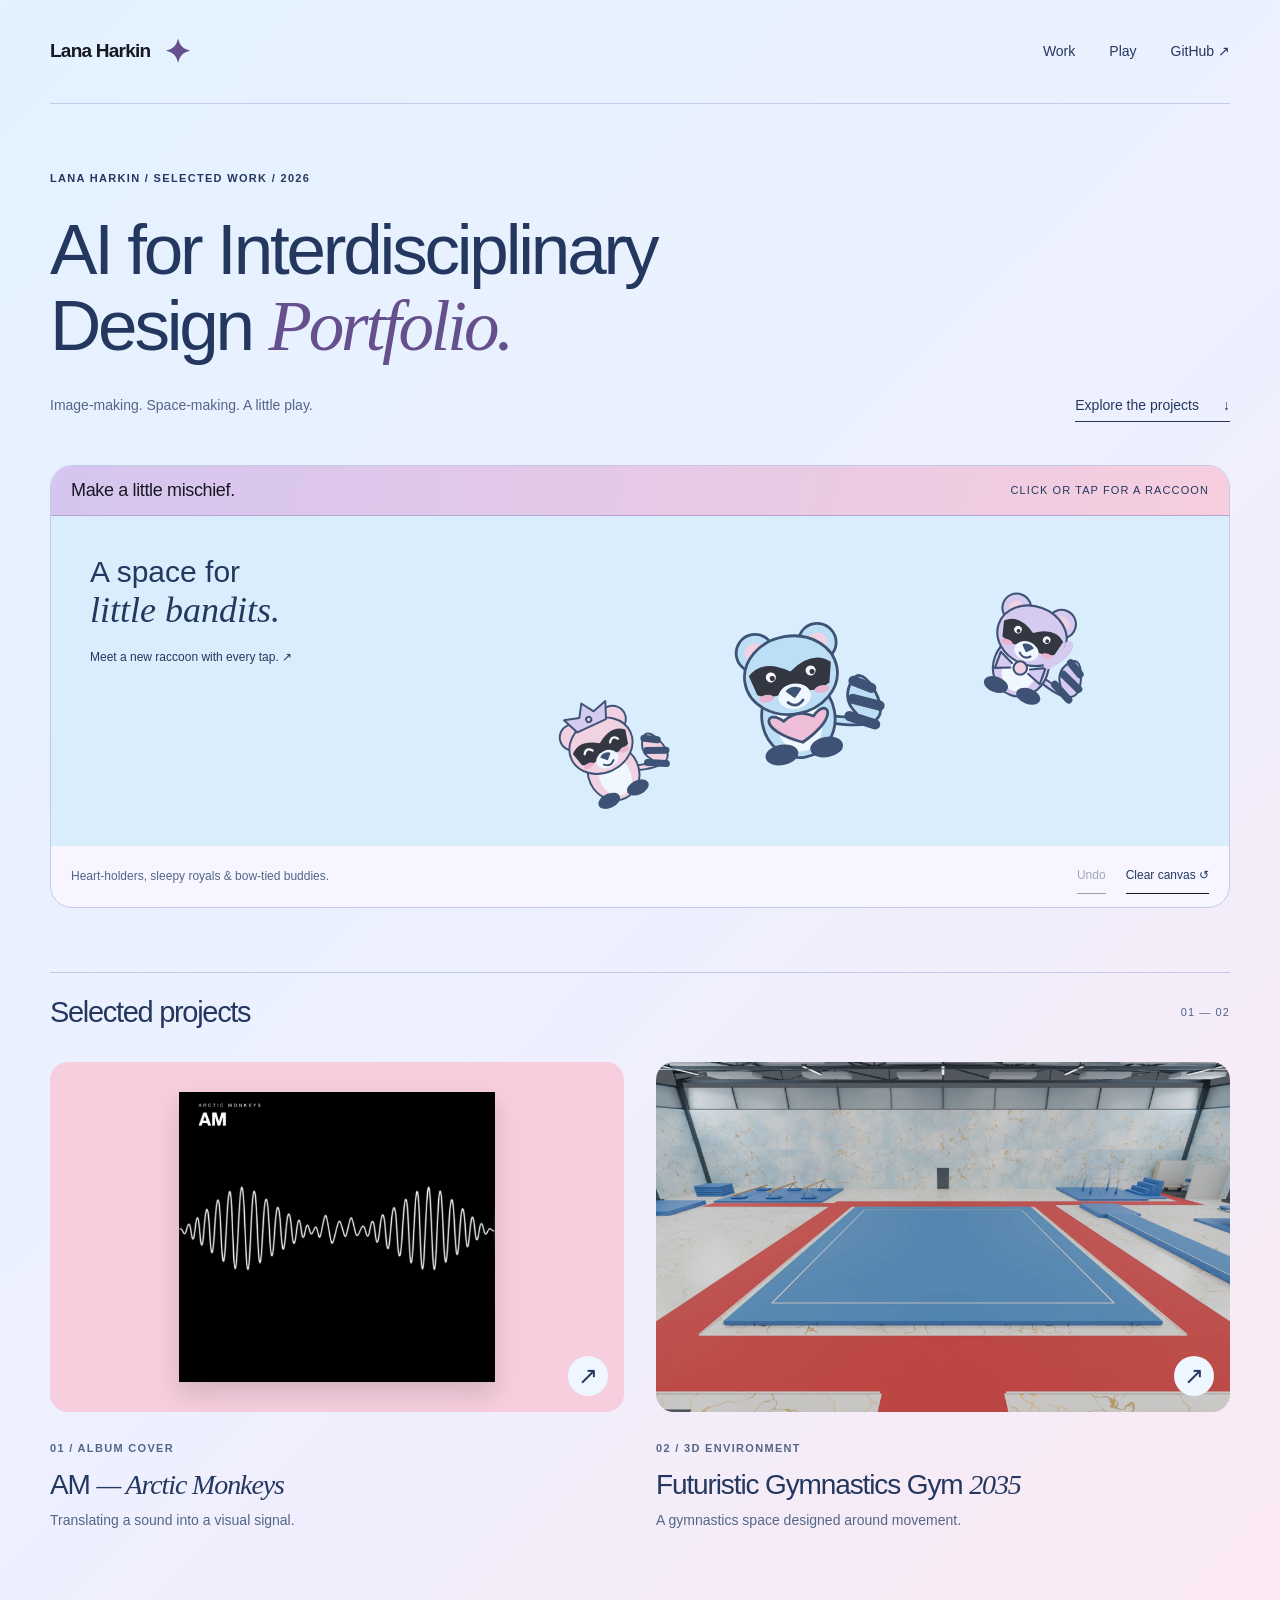
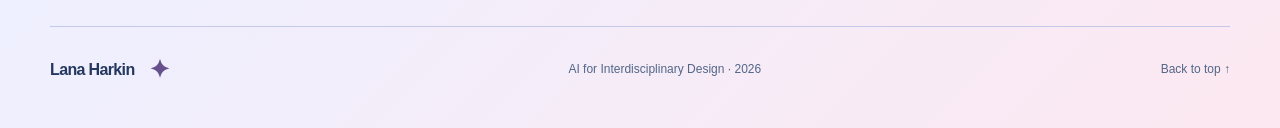
==== commit 1fc677d5: "Expand gymnastics project with spatial plan, material references and render gallery" ====
--- a/index.html
+++ b/index.html
@@ -1,3 +1,3 @@
-<!doctype html><html lang="en"><head><meta charset="utf-8"><meta name="viewport" content="width=device-width,initial-scale=1"><meta name="theme-color" content="#d9edfc"><meta name="description" content="Lana Harkin’s design portfolio: an Arctic Monkeys album cover study, Clearspan Gymnastics Center 2035, and an interactive drawing."><title>AI for Interdisciplinary Design Portfolio — Lana Harkin</title><link rel="icon" href="favicon.svg" type="image/svg+xml"><link rel="stylesheet" href="style.css"><script src="site.js" defer></script></head><body id="top"><a class="skip" href="#main">Skip to content</a><header class="site-header"><a class="wordmark" href="index.html">Lana Harkin<span class="mark" aria-hidden="true">✦</span></a><nav aria-label="Main navigation"><a href="index.html#projects">Work</a><a href="index.html#play">Play</a><a href="https://github.com/lalexaki/Lana-Harkin-AI-design-class">GitHub ↗</a></nav></header><main id="main"><section class="hero"><p class="eyebrow">Lana Harkin / Selected work / 2026</p><h1>AI for Interdisciplinary<br> Design <em>Portfolio.</em></h1><div class="hero-bottom"><span>Image-making. Space-making. A little play.</span><a class="text-link" href="#projects">Explore the projects <span>↓</span></a></div></section>
+<!doctype html><html lang="en"><head><meta charset="utf-8"><meta name="viewport" content="width=device-width,initial-scale=1"><meta name="theme-color" content="#d9edfc"><meta name="description" content="Lana Harkin’s design portfolio: an Arctic Monkeys album cover study, Futuristic Gymnastics Gym 2035, and an interactive drawing."><title>AI for Interdisciplinary Design Portfolio — Lana Harkin</title><link rel="icon" href="favicon.svg" type="image/svg+xml"><link rel="stylesheet" href="style.css?v=gym2"><script src="site.js" defer></script></head><body id="top"><a class="skip" href="#main">Skip to content</a><header class="site-header"><a class="wordmark" href="index.html">Lana Harkin<span class="mark" aria-hidden="true">✦</span></a><nav aria-label="Main navigation"><a href="index.html#projects">Work</a><a href="index.html#play">Play</a><a href="https://github.com/lalexaki/Lana-Harkin-AI-design-class">GitHub ↗</a></nav></header><main id="main"><section class="hero"><p class="eyebrow">Lana Harkin / Selected work / 2026</p><h1>AI for Interdisciplinary<br> Design <em>Portfolio.</em></h1><div class="hero-bottom"><span>Image-making. Space-making. A little play.</span><a class="text-link" href="#projects">Explore the projects <span>↓</span></a></div></section>
 <section class="play-section" id="play" aria-labelledby="play-title"><div class="play-top"><h2 id="play-title">Make a little mischief.</h2><span>Click or tap for a raccoon</span></div><div id="drawing" tabindex="0" role="button" aria-label="Interactive drawing. Click, tap, or press Enter or Space to add a cute raccoon." aria-describedby="draw-help"><svg id="artboard" viewBox="0 0 1200 350" preserveAspectRatio="none" aria-hidden="true"></svg><div class="drawing-note" aria-hidden="true">A space for<br><em>little bandits.</em><span>Meet a new raccoon with every tap. ↗</span></div></div><div class="play-tools"><p id="draw-help">Heart-holders, sleepy royals &amp; bow-tied buddies.</p><div><button id="undo" type="button" disabled>Undo</button><button id="clear" type="button">Clear canvas ↺</button></div></div><span id="draw-status" class="sr-only" role="status"></span></section>
-<section id="projects" class="selected"><div class="section-heading"><h2>Selected projects</h2><span>01 — 02</span></div><div class="project-grid"><a class="project-card" href="album-cover.html"><div class="card-image album-thumb"><img src="assets/album-final.webp" alt="AM cover study: white waveform and Arctic Monkeys typography on black" class="" loading="eager"><span class="round-arrow" aria-hidden="true">↗</span></div><div class="card-label"><span class="eyebrow">01 / Album cover</span><h3>AM <em>— Arctic Monkeys</em></h3><p>Translating a sound into a visual signal.</p></div></a><a class="project-card" href="clearspan.html"><div class="card-image gym-thumb"><img src="assets/gym-final.webp" alt="Clearspan concept visualization with a blue spring floor, red perimeter route and marble-style walls" class="" loading="eager"><span class="round-arrow" aria-hidden="true">↗</span></div><div class="card-label"><span class="eyebrow">02 / 3D environment</span><h3>Clearspan <em>2035</em></h3><p>A gymnastics space designed around movement.</p></div></a></div></section></main><footer><a class="wordmark" href="index.html">Lana Harkin<span class="mark" aria-hidden="true">✦</span></a><p>AI for Interdisciplinary Design · 2026</p><a href="#top">Back to top ↑</a></footer></body></html>+<section id="projects" class="selected"><div class="section-heading"><h2>Selected projects</h2><span>01 — 02</span></div><div class="project-grid"><a class="project-card" href="album-cover.html"><div class="card-image album-thumb"><img src="assets/album-final.webp" alt="AM cover study: white waveform and Arctic Monkeys typography on black" class="" loading="eager"><span class="round-arrow" aria-hidden="true">↗</span></div><div class="card-label"><span class="eyebrow">01 / Album cover</span><h3>AM <em>— Arctic Monkeys</em></h3><p>Translating a sound into a visual signal.</p></div></a><a class="project-card" href="clearspan.html"><div class="card-image gym-thumb"><img src="assets/gym-main-floor-view.webp" alt="Rendered Futuristic Gymnastics Gym 2035 with a blue spring floor, red walkway and marble-style walls" class="" loading="eager"><span class="round-arrow" aria-hidden="true">↗</span></div><div class="card-label"><span class="eyebrow">02 / 3D environment</span><h3>Futuristic Gymnastics Gym <em>2035</em></h3><p>A gymnastics space designed around movement.</p></div></a></div></section></main><footer><a class="wordmark" href="index.html">Lana Harkin<span class="mark" aria-hidden="true">✦</span></a><p>AI for Interdisciplinary Design · 2026</p><a href="#top">Back to top ↑</a></footer></body></html>
--- a/style.css
+++ b/style.css
@@ -4,3 +4,11 @@
 body{background:linear-gradient(135deg,#e3f2ff 0%,#eef0ff 52%,#fce8f1 100%);min-height:100vh}.play-section{border:1px solid var(--line);border-radius:22px;overflow:hidden;background:#f7f5ff}.play-tools{padding-inline:20px}.play-top{background:linear-gradient(100deg,#d5c5ef,#f6cede)}.card-image,.album-stage,.wide-hero img,details{border-radius:18px}.pill-link{background:#f6cede}.comparison .compare-label{background:#eef6ffee}.site-header .mark,footer .mark{color:#65508d}
 
 .wordmark,.play-top h2{color:var(--black)}.play-tools button{border-bottom:1px solid var(--black)}.play-tools button:hover{color:var(--blue);border-color:var(--blue)}
+
+/* Album process: composition, comparison, typography. */
+.album-heading{padding:32px 0 38px}.album-heading .back{margin-bottom:32px}.album-heading h1{font-size:clamp(38px,5.2vw,72px);margin:16px 0 22px}.album-heading h1 em{color:var(--red)}.album-heading>p:last-of-type{max-width:690px;color:var(--muted);font-size:16px}.project-sections{justify-content:flex-start;flex-wrap:wrap;gap:25px;margin-top:27px;font-size:13px}.project-sections a{border-bottom:1px solid var(--line);padding-bottom:5px}.album-page .album-stage{gap:18px}.album-page .album-stage figcaption{text-align:center;padding:0}.album-page .section-intro{color:var(--muted);max-width:780px;margin:-10px 0 30px}.result-grid,.reference-grid{display:grid;grid-template-columns:repeat(3,minmax(0,1fr));gap:28px}.result-image{height:320px;background:#080808;display:flex;align-items:center;justify-content:center;padding:0}.result-image img{width:100%;height:100%;object-fit:contain}.result-grid figcaption,.reference-grid figcaption{font-size:13px;line-height:1.65}.result-grid figcaption strong,.reference-grid figcaption strong{display:block;font-size:16px;font-weight:500;color:var(--ink);margin-bottom:6px;letter-spacing:-.02em}.prompt-block{margin-top:25px;padding-left:18px;border-left:2px solid var(--line)}.prompt-block blockquote{margin:10px 0;font-size:15px;line-height:1.75;color:var(--ink);overflow-wrap:anywhere}.prompt-block .eyebrow{font-size:10px;color:var(--red)}.source-note{font-size:11px;line-height:1.6;color:var(--muted);display:block;margin-top:9px}.result-grid .prompt-block blockquote{font-size:13px}.result-grid .text-link{font-size:12px;margin-top:17px}.full-prompt{margin-top:18px;padding:15px;border-color:var(--line)}.full-prompt summary{font-size:12px}.full-prompt blockquote{margin:18px 0 0;font-size:13px;line-height:1.75;overflow-wrap:anywhere}.reference-heading{margin-top:60px;border-top:1px solid var(--line);padding-top:26px;display:flex;align-items:baseline;justify-content:space-between;gap:30px;margin-bottom:26px}.reference-heading h3{font-size:26px;flex-shrink:0}.reference-heading p{font-size:13px;color:var(--muted);max-width:520px}.reference-image{height:280px;background:#f6cede;display:flex;align-items:center;justify-content:center;padding:20px}.reference-image img{max-height:100%;width:auto;object-fit:contain}.original-reference img{max-width:180px}.wave-reference{background:#eef0ff}.wave-reference img{width:100%}.third-result{background:#080808;padding:0}.third-result img{width:100%;height:100%;object-fit:contain}.reference-grid figcaption a{display:block;text-decoration:underline;margin-top:5px}.album-compare-wrap{max-width:820px;margin:0 auto}.album-comparison{aspect-ratio:1;background:#000;cursor:ew-resize;touch-action:pan-y}.album-comparison>img,.album-comparison .comparison-before img{object-fit:contain;background:#000}.album-comparison .compare-line{background:var(--red)}.album-comparison .compare-line span{border:2px solid var(--red);width:44px;height:44px}.comparison-tags{display:flex;justify-content:space-between;gap:20px;font-size:12px;color:var(--muted);margin-top:13px}#album-comparison-range{width:100%;accent-color:var(--red);margin:15px 0 0;cursor:ew-resize;height:26px}.comparison-help{font-size:11px;color:var(--muted);margin:7px 0 20px}.comparison-story{font-size:15px;color:var(--muted);line-height:1.8}.type-layout{display:grid;grid-template-columns:1fr 1fr;gap:60px;align-items:start}.type-art{background:#f6cede;padding:30px}.type-art img{width:100%}.type-copy h3{font-size:39px;line-height:1.1;margin:14px 0 24px}.type-copy>p{color:var(--muted);margin-top:18px}.type-copy .eyebrow{margin:0}.type-copy .small{font-size:12px}.type-detail{display:inline-block;background:black;padding:22px 28px;margin-top:25px}.type-detail img{width:190px;max-width:100%;height:auto}.type-copy .source-note{margin-top:0}.album-credits{padding-top:60px}.album-page .content-section{scroll-margin-top:24px}@media(max-width:1000px){.result-image{height:240px}.reference-image{height:230px}.result-grid,.reference-grid{gap:20px}.type-layout{gap:30px}.type-copy h3{font-size:32px}}@media(max-width:650px){.album-heading{padding:25px 0 28px}.album-heading h1{font-size:42px;line-height:1.1}.album-heading>p:last-of-type{font-size:14px}.project-sections{gap:20px;font-size:12px}.album-page .album-stage{padding:25px}.album-page .album-stage figcaption{font-size:10px}.album-page .section-intro{font-size:14px}.result-grid,.reference-grid{grid-template-columns:1fr;gap:40px}.result-image{height:auto;aspect-ratio:1.1}.result-grid figcaption,.reference-grid figcaption{font-size:13px}.result-grid .prompt-block blockquote{font-size:14px}.reference-heading{display:block;margin-top:45px}.reference-heading p{margin-top:14px}.reference-image{height:280px}.original-reference img{max-width:180px}.wave-reference{height:210px}.third-result{height:auto;aspect-ratio:1.1}.prompt-block blockquote{font-size:14px}.type-layout{grid-template-columns:1fr;gap:25px}.type-copy h3{font-size:34px}.type-copy>p{font-size:14px}.album-page .section-heading h2{font-size:29px}.comparison-story{font-size:14px}.comparison-tags{font-size:10px}.album-credits{padding-top:45px}.album-heading h1 em{display:block;margin-top:8px;font-size:.8em}}
+
+.album-page .reference-grid{grid-template-columns:repeat(2,minmax(0,1fr))}@media(max-width:650px){.album-page .reference-grid{grid-template-columns:1fr}}
+
+/* Gym project: spatial planning, material references, and model views. */
+.gym-heading{padding:32px 0 36px}.gym-heading .back{margin-bottom:32px}.gym-heading h1{font-size:clamp(40px,5.3vw,74px);line-height:1.08;margin:18px 0 24px}.gym-heading h1 em{color:var(--red)}.gym-heading>p:last-of-type{max-width:760px;color:var(--muted)}.gym-page .content-section{scroll-margin-top:24px}.gym-section-intro{max-width:830px;margin:-10px 0 28px;color:var(--muted)}.floor-plan-figure img{width:100%;height:auto;background:white;border:1px solid var(--line);border-radius:12px}.floor-plan-figure a{display:block}.plan-dimensions{margin-top:24px}.dimension-table-wrap{overflow-x:auto;margin-top:20px}.dimension-table-wrap table{width:100%;border-collapse:collapse;text-align:left;font-size:14px}.dimension-table-wrap th,.dimension-table-wrap td{padding:12px 14px;border-bottom:1px solid var(--line)}.dimension-table-wrap thead{background:#e0def2}.dimension-table-wrap th{font-weight:500}.material-grid{display:grid;grid-template-columns:repeat(3,minmax(0,1fr));gap:28px}.material-image{height:320px;background:#f6cede;border-radius:14px;display:flex;align-items:center;justify-content:center;padding:15px}.material-image img{max-width:100%;max-height:100%;object-fit:contain}.material-grid figcaption h3{font-size:23px;line-height:1.2;margin:8px 0 14px}.material-grid figcaption>p{font-size:14px;line-height:1.7}.material-grid figcaption .source-note{font-size:11px;margin-top:14px}.material-application{display:grid;grid-template-columns:1fr 2fr;gap:40px;border-top:1px solid var(--line);padding-top:28px;margin-top:35px}.material-application h3{font-size:29px;margin:0 0 18px}.material-application p{color:var(--muted)}.gym-view-grid{display:grid;grid-template-columns:repeat(2,minmax(0,1fr));gap:45px 30px}.gym-view-grid img{width:100%;height:auto;display:block;border-radius:14px}.gym-view-grid a{display:block}.gym-view-grid figcaption{padding-top:18px}.gym-view-grid h3{font-size:26px;line-height:1.2;margin:8px 0 10px}.gym-view-grid p{font-size:14px;line-height:1.7}.gym-page .wide-hero img{width:100%;height:auto}.gym-page .section-heading h2{max-width:900px}.next-project>span:last-child{overflow-wrap:break-word}.gym-page .content-section.split-note{scroll-margin-top:0}@media(max-width:950px){.material-image{height:250px}.material-grid{gap:20px}.material-grid figcaption h3{font-size:20px}.gym-view-grid h3{font-size:23px}}@media(max-width:650px){.gym-heading{padding:25px 0 28px}.gym-heading h1{font-size:40px;line-height:1.12}.gym-heading>p:last-of-type{font-size:14px}.gym-heading .project-sections{gap:16px 20px}.gym-page .section-heading{align-items:flex-start;flex-direction:column;gap:12px}.gym-page .section-heading h2{font-size:28px;line-height:1.15}.gym-section-intro{font-size:14px}.material-grid,.gym-view-grid{grid-template-columns:1fr;gap:34px}.material-image{height:310px}.material-grid figcaption h3{font-size:24px}.material-application{grid-template-columns:1fr;gap:16px}.material-application h3{font-size:26px;line-height:1.2}.material-application p{font-size:14px}.material-application .source-note{font-size:11px}.gym-view-grid h3{font-size:25px}.dimension-table-wrap table{font-size:11px}.dimension-table-wrap th,.dimension-table-wrap td{padding:10px 6px}.plan-dimensions{padding:15px}.plan-dimensions summary{font-size:12px}}
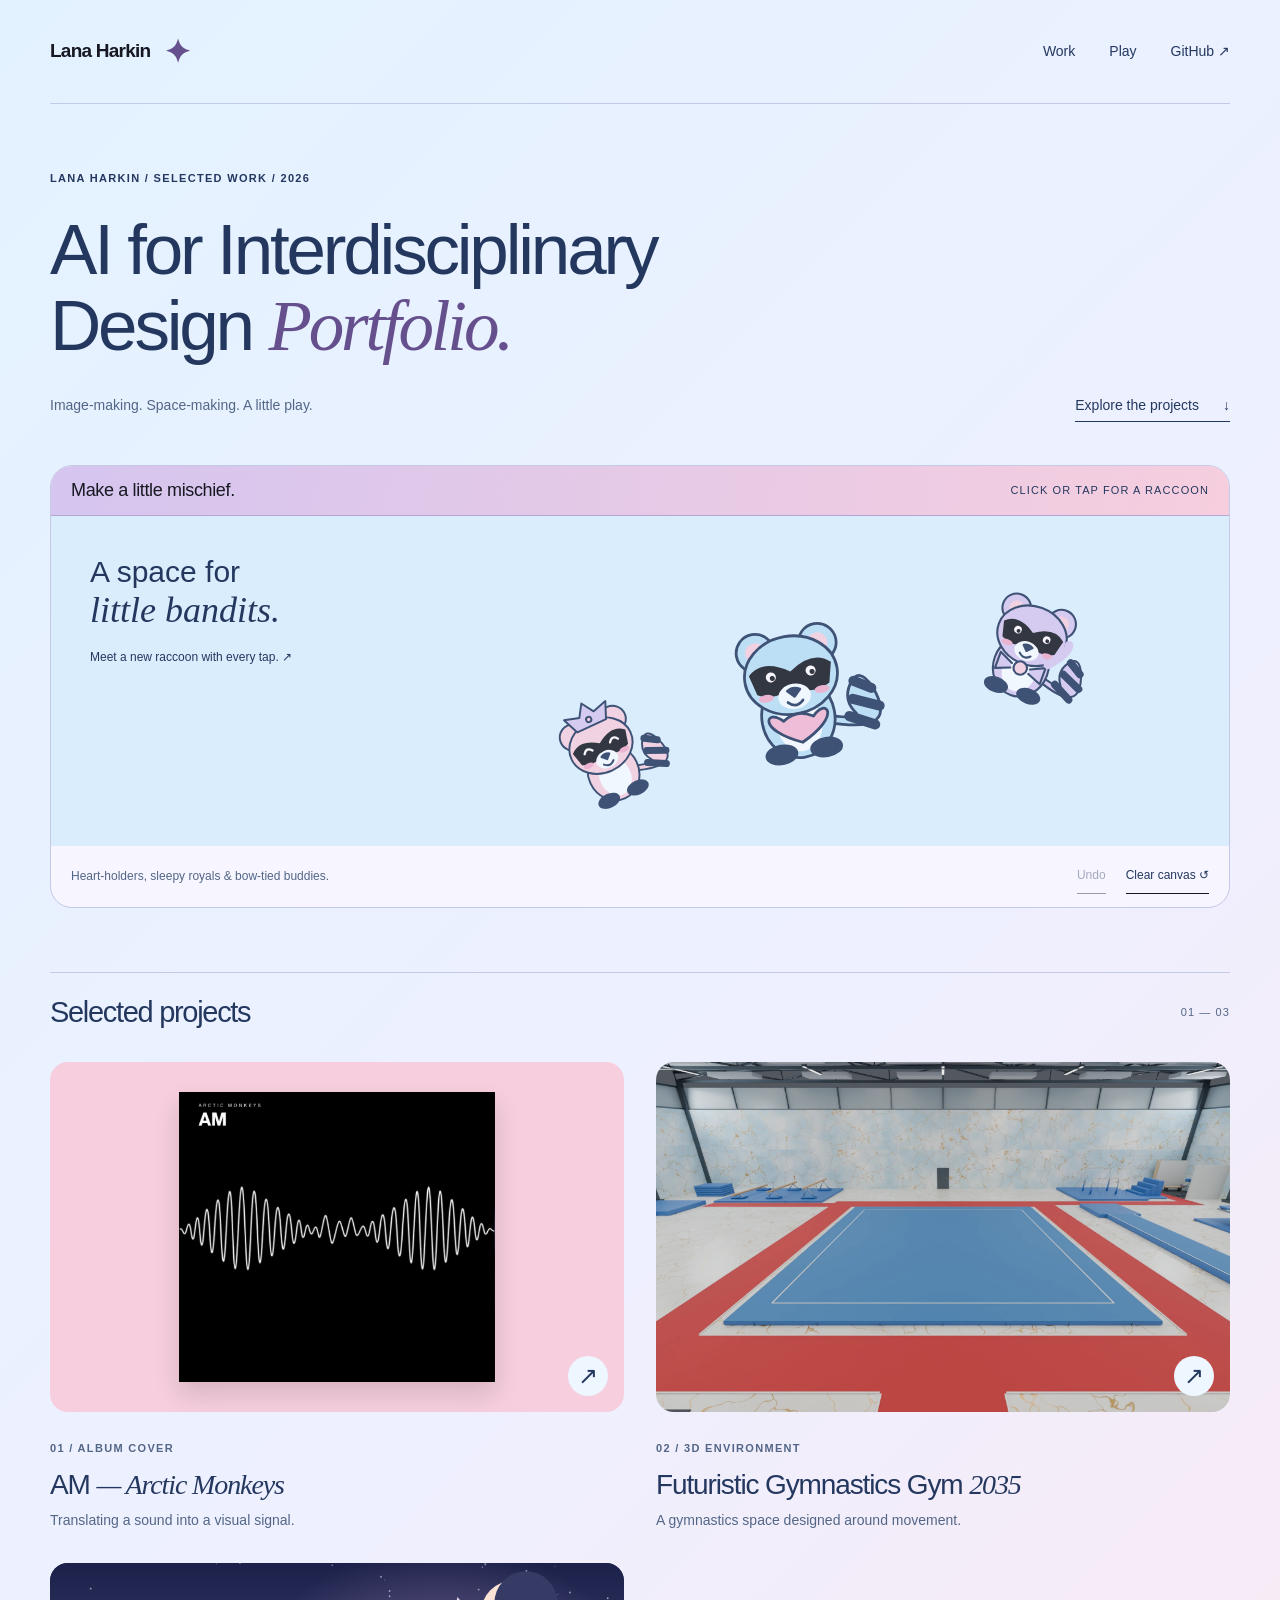
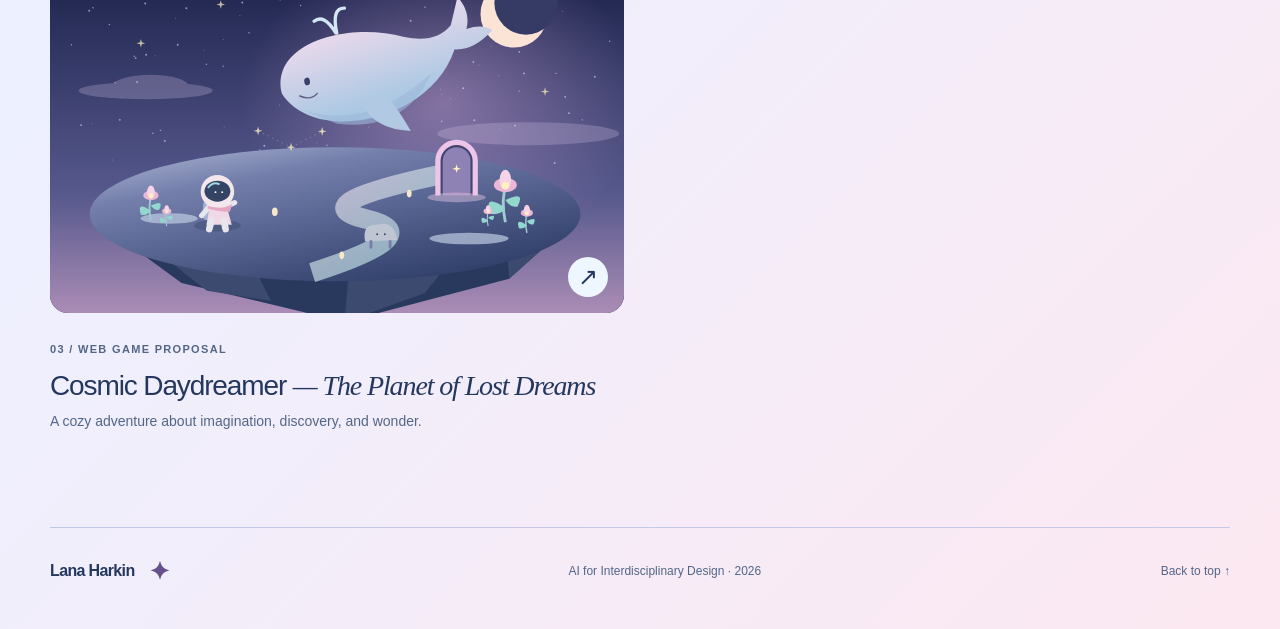
==== commit ba7d0c42: "Add Cosmic Daydreamer proposal to selected projects" ====
--- a/index.html
+++ b/index.html
@@ -1,3 +1,3 @@
-<!doctype html><html lang="en"><head><meta charset="utf-8"><meta name="viewport" content="width=device-width,initial-scale=1"><meta name="theme-color" content="#d9edfc"><meta name="description" content="Lana Harkin’s design portfolio: an Arctic Monkeys album cover study, Futuristic Gymnastics Gym 2035, and an interactive drawing."><title>AI for Interdisciplinary Design Portfolio — Lana Harkin</title><link rel="icon" href="favicon.svg" type="image/svg+xml"><link rel="stylesheet" href="style.css?v=gym2"><script src="site.js" defer></script></head><body id="top"><a class="skip" href="#main">Skip to content</a><header class="site-header"><a class="wordmark" href="index.html">Lana Harkin<span class="mark" aria-hidden="true">✦</span></a><nav aria-label="Main navigation"><a href="index.html#projects">Work</a><a href="index.html#play">Play</a><a href="https://github.com/lalexaki/Lana-Harkin-AI-design-class">GitHub ↗</a></nav></header><main id="main"><section class="hero"><p class="eyebrow">Lana Harkin / Selected work / 2026</p><h1>AI for Interdisciplinary<br> Design <em>Portfolio.</em></h1><div class="hero-bottom"><span>Image-making. Space-making. A little play.</span><a class="text-link" href="#projects">Explore the projects <span>↓</span></a></div></section>
+<!doctype html><html lang="en"><head><meta charset="utf-8"><meta name="viewport" content="width=device-width,initial-scale=1"><meta name="theme-color" content="#d9edfc"><meta name="description" content="Lana Harkin’s design portfolio: an Arctic Monkeys album cover study, Futuristic Gymnastics Gym 2035, Cosmic Daydreamer game proposal, and an interactive drawing."><title>AI for Interdisciplinary Design Portfolio — Lana Harkin</title><link rel="icon" href="favicon.svg" type="image/svg+xml"><link rel="stylesheet" href="style.css?v=cosmic1"><script src="site.js" defer></script></head><body id="top"><a class="skip" href="#main">Skip to content</a><header class="site-header"><a class="wordmark" href="index.html">Lana Harkin<span class="mark" aria-hidden="true">✦</span></a><nav aria-label="Main navigation"><a href="index.html#projects">Work</a><a href="index.html#play">Play</a><a href="https://github.com/lalexaki/Lana-Harkin-AI-design-class">GitHub ↗</a></nav></header><main id="main"><section class="hero"><p class="eyebrow">Lana Harkin / Selected work / 2026</p><h1>AI for Interdisciplinary<br> Design <em>Portfolio.</em></h1><div class="hero-bottom"><span>Image-making. Space-making. A little play.</span><a class="text-link" href="#projects">Explore the projects <span>↓</span></a></div></section>
 <section class="play-section" id="play" aria-labelledby="play-title"><div class="play-top"><h2 id="play-title">Make a little mischief.</h2><span>Click or tap for a raccoon</span></div><div id="drawing" tabindex="0" role="button" aria-label="Interactive drawing. Click, tap, or press Enter or Space to add a cute raccoon." aria-describedby="draw-help"><svg id="artboard" viewBox="0 0 1200 350" preserveAspectRatio="none" aria-hidden="true"></svg><div class="drawing-note" aria-hidden="true">A space for<br><em>little bandits.</em><span>Meet a new raccoon with every tap. ↗</span></div></div><div class="play-tools"><p id="draw-help">Heart-holders, sleepy royals &amp; bow-tied buddies.</p><div><button id="undo" type="button" disabled>Undo</button><button id="clear" type="button">Clear canvas ↺</button></div></div><span id="draw-status" class="sr-only" role="status"></span></section>
-<section id="projects" class="selected"><div class="section-heading"><h2>Selected projects</h2><span>01 — 02</span></div><div class="project-grid"><a class="project-card" href="album-cover.html"><div class="card-image album-thumb"><img src="assets/album-final.webp" alt="AM cover study: white waveform and Arctic Monkeys typography on black" class="" loading="eager"><span class="round-arrow" aria-hidden="true">↗</span></div><div class="card-label"><span class="eyebrow">01 / Album cover</span><h3>AM <em>— Arctic Monkeys</em></h3><p>Translating a sound into a visual signal.</p></div></a><a class="project-card" href="clearspan.html"><div class="card-image gym-thumb"><img src="assets/gym-main-floor-view.webp" alt="Rendered Futuristic Gymnastics Gym 2035 with a blue spring floor, red walkway and marble-style walls" class="" loading="eager"><span class="round-arrow" aria-hidden="true">↗</span></div><div class="card-label"><span class="eyebrow">02 / 3D environment</span><h3>Futuristic Gymnastics Gym <em>2035</em></h3><p>A gymnastics space designed around movement.</p></div></a></div></section></main><footer><a class="wordmark" href="index.html">Lana Harkin<span class="mark" aria-hidden="true">✦</span></a><p>AI for Interdisciplinary Design · 2026</p><a href="#top">Back to top ↑</a></footer></body></html>+<section id="projects" class="selected"><div class="section-heading"><h2>Selected projects</h2><span>01 — 03</span></div><div class="project-grid"><a class="project-card" href="album-cover.html"><div class="card-image album-thumb"><img src="assets/album-final.webp" alt="AM cover study: white waveform and Arctic Monkeys typography on black" class="" loading="eager"><span class="round-arrow" aria-hidden="true">↗</span></div><div class="card-label"><span class="eyebrow">01 / Album cover</span><h3>AM <em>— Arctic Monkeys</em></h3><p>Translating a sound into a visual signal.</p></div></a><a class="project-card" href="clearspan.html"><div class="card-image gym-thumb"><img src="assets/gym-main-floor-view.webp" alt="Rendered Futuristic Gymnastics Gym 2035 with a blue spring floor, red walkway and marble-style walls" class="" loading="eager"><span class="round-arrow" aria-hidden="true">↗</span></div><div class="card-label"><span class="eyebrow">02 / 3D environment</span><h3>Futuristic Gymnastics Gym <em>2035</em></h3><p>A gymnastics space designed around movement.</p></div></a><a class="project-card" href="cosmic-daydreamer/"><div class="card-image cosmic-thumb"><img src="cosmic-daydreamer/assets/concept.svg" alt="Nova explores a lavender planet beneath a floating whale in Cosmic Daydreamer" loading="lazy"><span class="round-arrow" aria-hidden="true">↗</span></div><div class="card-label"><span class="eyebrow">03 / Web game proposal</span><h3>Cosmic Daydreamer <em>— The Planet of Lost Dreams</em></h3><p>A cozy adventure about imagination, discovery, and wonder.</p></div></a></div></section></main><footer><a class="wordmark" href="index.html">Lana Harkin<span class="mark" aria-hidden="true">✦</span></a><p>AI for Interdisciplinary Design · 2026</p><a href="#top">Back to top ↑</a></footer></body></html>
--- a/style.css
+++ b/style.css
@@ -12,3 +12,6 @@
 
 /* Gym project: spatial planning, material references, and model views. */
 .gym-heading{padding:32px 0 36px}.gym-heading .back{margin-bottom:32px}.gym-heading h1{font-size:clamp(40px,5.3vw,74px);line-height:1.08;margin:18px 0 24px}.gym-heading h1 em{color:var(--red)}.gym-heading>p:last-of-type{max-width:760px;color:var(--muted)}.gym-page .content-section{scroll-margin-top:24px}.gym-section-intro{max-width:830px;margin:-10px 0 28px;color:var(--muted)}.floor-plan-figure img{width:100%;height:auto;background:white;border:1px solid var(--line);border-radius:12px}.floor-plan-figure a{display:block}.plan-dimensions{margin-top:24px}.dimension-table-wrap{overflow-x:auto;margin-top:20px}.dimension-table-wrap table{width:100%;border-collapse:collapse;text-align:left;font-size:14px}.dimension-table-wrap th,.dimension-table-wrap td{padding:12px 14px;border-bottom:1px solid var(--line)}.dimension-table-wrap thead{background:#e0def2}.dimension-table-wrap th{font-weight:500}.material-grid{display:grid;grid-template-columns:repeat(3,minmax(0,1fr));gap:28px}.material-image{height:320px;background:#f6cede;border-radius:14px;display:flex;align-items:center;justify-content:center;padding:15px}.material-image img{max-width:100%;max-height:100%;object-fit:contain}.material-grid figcaption h3{font-size:23px;line-height:1.2;margin:8px 0 14px}.material-grid figcaption>p{font-size:14px;line-height:1.7}.material-grid figcaption .source-note{font-size:11px;margin-top:14px}.material-application{display:grid;grid-template-columns:1fr 2fr;gap:40px;border-top:1px solid var(--line);padding-top:28px;margin-top:35px}.material-application h3{font-size:29px;margin:0 0 18px}.material-application p{color:var(--muted)}.gym-view-grid{display:grid;grid-template-columns:repeat(2,minmax(0,1fr));gap:45px 30px}.gym-view-grid img{width:100%;height:auto;display:block;border-radius:14px}.gym-view-grid a{display:block}.gym-view-grid figcaption{padding-top:18px}.gym-view-grid h3{font-size:26px;line-height:1.2;margin:8px 0 10px}.gym-view-grid p{font-size:14px;line-height:1.7}.gym-page .wide-hero img{width:100%;height:auto}.gym-page .section-heading h2{max-width:900px}.next-project>span:last-child{overflow-wrap:break-word}.gym-page .content-section.split-note{scroll-margin-top:0}@media(max-width:950px){.material-image{height:250px}.material-grid{gap:20px}.material-grid figcaption h3{font-size:20px}.gym-view-grid h3{font-size:23px}}@media(max-width:650px){.gym-heading{padding:25px 0 28px}.gym-heading h1{font-size:40px;line-height:1.12}.gym-heading>p:last-of-type{font-size:14px}.gym-heading .project-sections{gap:16px 20px}.gym-page .section-heading{align-items:flex-start;flex-direction:column;gap:12px}.gym-page .section-heading h2{font-size:28px;line-height:1.15}.gym-section-intro{font-size:14px}.material-grid,.gym-view-grid{grid-template-columns:1fr;gap:34px}.material-image{height:310px}.material-grid figcaption h3{font-size:24px}.material-application{grid-template-columns:1fr;gap:16px}.material-application h3{font-size:26px;line-height:1.2}.material-application p{font-size:14px}.material-application .source-note{font-size:11px}.gym-view-grid h3{font-size:25px}.dimension-table-wrap table{font-size:11px}.dimension-table-wrap th,.dimension-table-wrap td{padding:10px 6px}.plan-dimensions{padding:15px}.plan-dimensions summary{font-size:12px}}
+
+/* Cosmic Daydreamer proposal card. */
+.cosmic-thumb{background:#252d4f}.cosmic-thumb img{width:100%;height:100%;object-fit:cover}
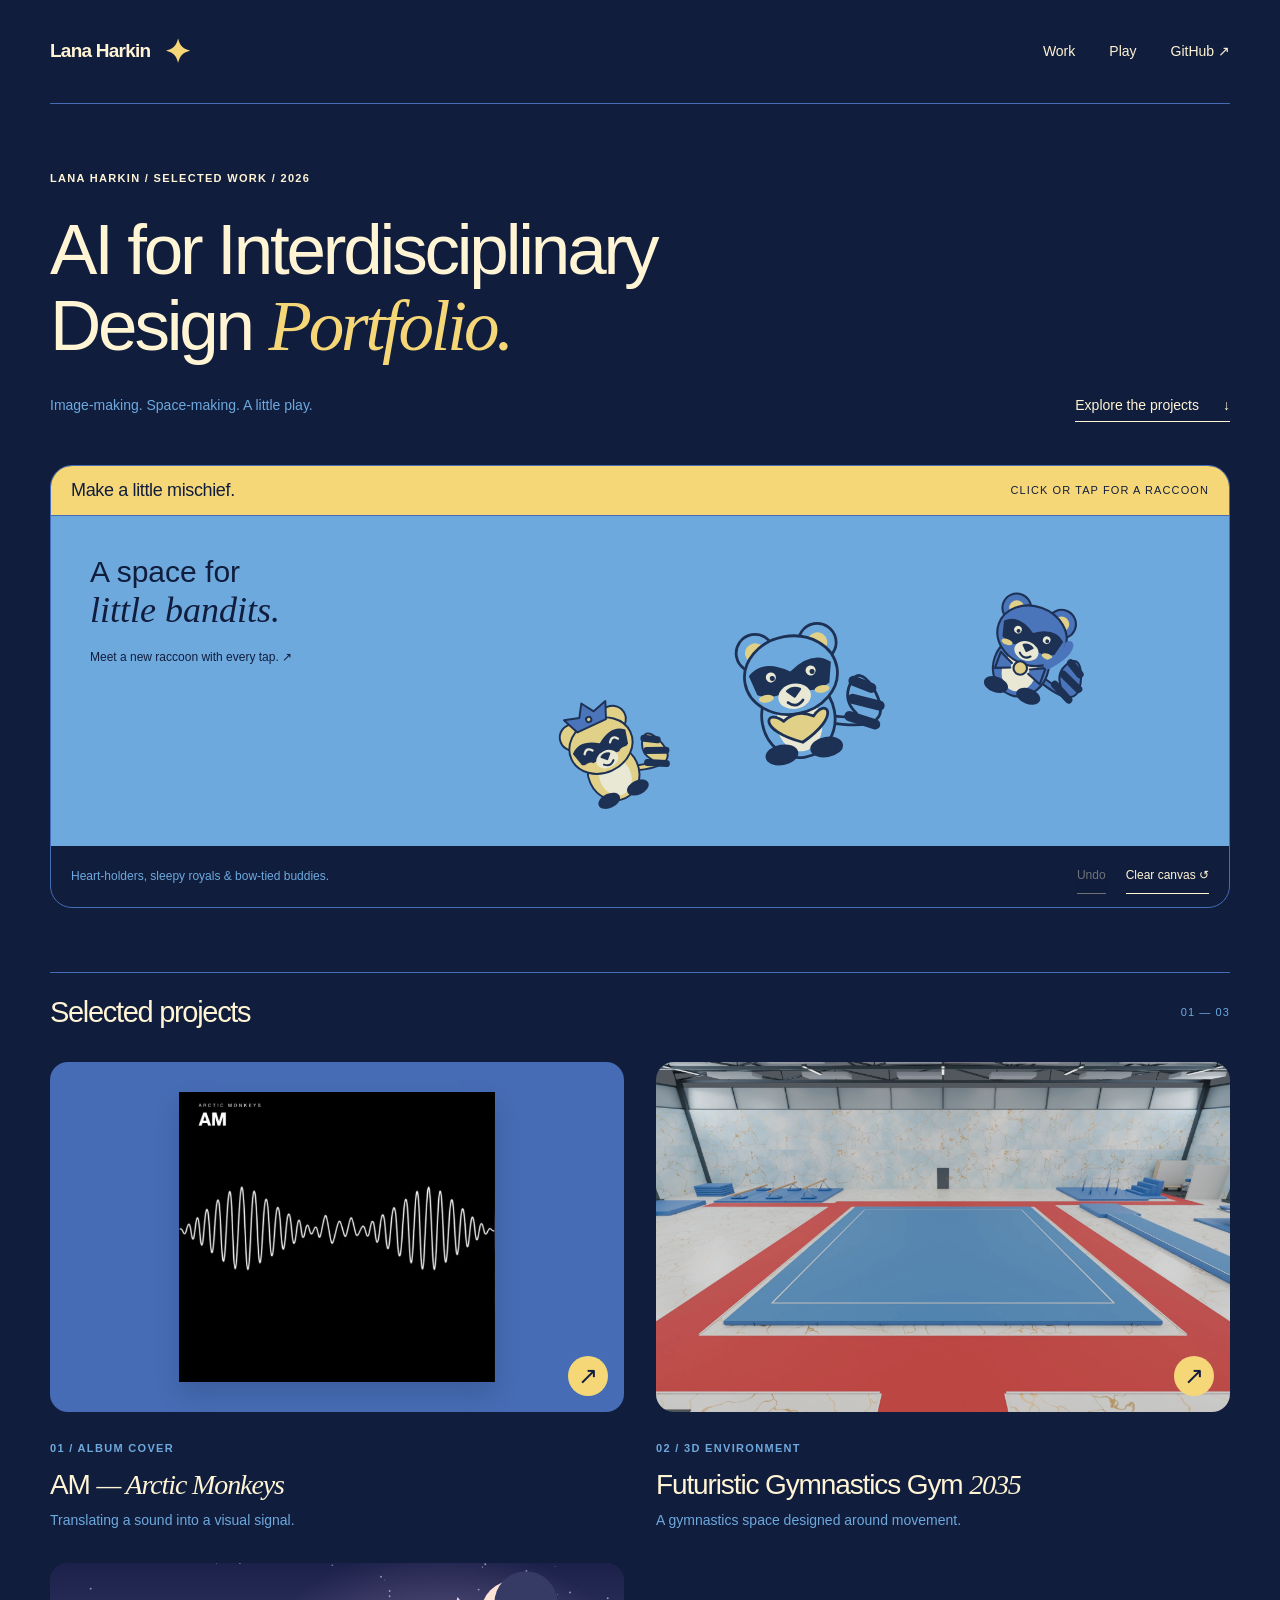
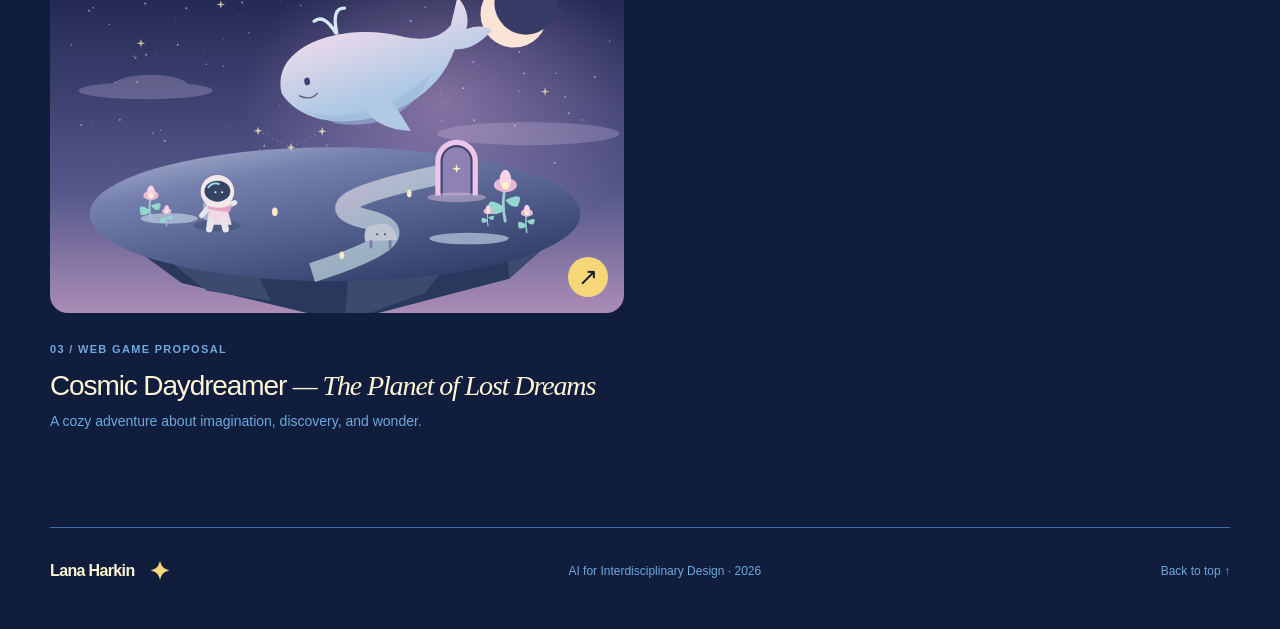
==== commit 8dbddf78: "Apply distinct reference palettes to portfolio and project pages" ====
--- a/index.html
+++ b/index.html
@@ -1,3 +1,3 @@
-<!doctype html><html lang="en"><head><meta charset="utf-8"><meta name="viewport" content="width=device-width,initial-scale=1"><meta name="theme-color" content="#d9edfc"><meta name="description" content="Lana Harkin’s design portfolio: an Arctic Monkeys album cover study, Futuristic Gymnastics Gym 2035, Cosmic Daydreamer game proposal, and an interactive drawing."><title>AI for Interdisciplinary Design Portfolio — Lana Harkin</title><link rel="icon" href="favicon.svg" type="image/svg+xml"><link rel="stylesheet" href="style.css?v=cosmic1"><script src="site.js" defer></script></head><body id="top"><a class="skip" href="#main">Skip to content</a><header class="site-header"><a class="wordmark" href="index.html">Lana Harkin<span class="mark" aria-hidden="true">✦</span></a><nav aria-label="Main navigation"><a href="index.html#projects">Work</a><a href="index.html#play">Play</a><a href="https://github.com/lalexaki/Lana-Harkin-AI-design-class">GitHub ↗</a></nav></header><main id="main"><section class="hero"><p class="eyebrow">Lana Harkin / Selected work / 2026</p><h1>AI for Interdisciplinary<br> Design <em>Portfolio.</em></h1><div class="hero-bottom"><span>Image-making. Space-making. A little play.</span><a class="text-link" href="#projects">Explore the projects <span>↓</span></a></div></section>
+<!doctype html><html lang="en"><head><meta charset="utf-8"><meta name="viewport" content="width=device-width,initial-scale=1"><meta name="theme-color" content="#101D3D"><meta name="description" content="Lana Harkin’s design portfolio: an Arctic Monkeys album cover study, Futuristic Gymnastics Gym 2035, Cosmic Daydreamer game proposal, and an interactive drawing."><title>AI for Interdisciplinary Design Portfolio — Lana Harkin</title><link rel="icon" href="favicon.svg" type="image/svg+xml"><link rel="stylesheet" href="style.css?v=cosmic1"><script src="site.js?v=palette1" defer></script><link rel="stylesheet" href="palettes.css?v=1"></head><body id="top" class="portfolio-theme"><a class="skip" href="#main">Skip to content</a><header class="site-header"><a class="wordmark" href="index.html">Lana Harkin<span class="mark" aria-hidden="true">✦</span></a><nav aria-label="Main navigation"><a href="index.html#projects">Work</a><a href="index.html#play">Play</a><a href="https://github.com/lalexaki/Lana-Harkin-AI-design-class">GitHub ↗</a></nav></header><main id="main"><section class="hero"><p class="eyebrow">Lana Harkin / Selected work / 2026</p><h1>AI for Interdisciplinary<br> Design <em>Portfolio.</em></h1><div class="hero-bottom"><span>Image-making. Space-making. A little play.</span><a class="text-link" href="#projects">Explore the projects <span>↓</span></a></div></section>
 <section class="play-section" id="play" aria-labelledby="play-title"><div class="play-top"><h2 id="play-title">Make a little mischief.</h2><span>Click or tap for a raccoon</span></div><div id="drawing" tabindex="0" role="button" aria-label="Interactive drawing. Click, tap, or press Enter or Space to add a cute raccoon." aria-describedby="draw-help"><svg id="artboard" viewBox="0 0 1200 350" preserveAspectRatio="none" aria-hidden="true"></svg><div class="drawing-note" aria-hidden="true">A space for<br><em>little bandits.</em><span>Meet a new raccoon with every tap. ↗</span></div></div><div class="play-tools"><p id="draw-help">Heart-holders, sleepy royals &amp; bow-tied buddies.</p><div><button id="undo" type="button" disabled>Undo</button><button id="clear" type="button">Clear canvas ↺</button></div></div><span id="draw-status" class="sr-only" role="status"></span></section>
 <section id="projects" class="selected"><div class="section-heading"><h2>Selected projects</h2><span>01 — 03</span></div><div class="project-grid"><a class="project-card" href="album-cover.html"><div class="card-image album-thumb"><img src="assets/album-final.webp" alt="AM cover study: white waveform and Arctic Monkeys typography on black" class="" loading="eager"><span class="round-arrow" aria-hidden="true">↗</span></div><div class="card-label"><span class="eyebrow">01 / Album cover</span><h3>AM <em>— Arctic Monkeys</em></h3><p>Translating a sound into a visual signal.</p></div></a><a class="project-card" href="clearspan.html"><div class="card-image gym-thumb"><img src="assets/gym-main-floor-view.webp" alt="Rendered Futuristic Gymnastics Gym 2035 with a blue spring floor, red walkway and marble-style walls" class="" loading="eager"><span class="round-arrow" aria-hidden="true">↗</span></div><div class="card-label"><span class="eyebrow">02 / 3D environment</span><h3>Futuristic Gymnastics Gym <em>2035</em></h3><p>A gymnastics space designed around movement.</p></div></a><a class="project-card" href="cosmic-daydreamer/"><div class="card-image cosmic-thumb"><img src="cosmic-daydreamer/assets/concept.svg" alt="Nova explores a lavender planet beneath a floating whale in Cosmic Daydreamer" loading="lazy"><span class="round-arrow" aria-hidden="true">↗</span></div><div class="card-label"><span class="eyebrow">03 / Web game proposal</span><h3>Cosmic Daydreamer <em>— The Planet of Lost Dreams</em></h3><p>A cozy adventure about imagination, discovery, and wonder.</p></div></a></div></section></main><footer><a class="wordmark" href="index.html">Lana Harkin<span class="mark" aria-hidden="true">✦</span></a><p>AI for Interdisciplinary Design · 2026</p><a href="#top">Back to top ↑</a></footer></body></html>
--- a/palettes.css
+++ b/palettes.css
@@ -0,0 +1,78 @@
+/* Page-specific palettes. Cosmic Daydreamer uses its own, untouched stylesheet. */
+.portfolio-theme {
+  --paper: #101D3D;
+  --ink: #FFF4D3;
+  --muted: #6EA9DE;
+  --line: #466CB5;
+  --red: #F6D778;
+  --blue: #F6D778;
+  --black: #FFF4D3;
+  background: #101D3D;
+}
+.portfolio-theme .play-section { background: #101D3D; }
+.portfolio-theme .play-top {
+  background: #F6D778;
+  color: #101D3D;
+  border-color: #466CB5;
+}
+.portfolio-theme .play-top h2 { color: #101D3D; }
+.portfolio-theme #drawing {
+  color: #101D3D;
+  background-color: #6EA9DE;
+  background-image: radial-gradient(#466CB5 .7px, transparent .7px);
+}
+.portfolio-theme .album-thumb { background: #466CB5; }
+.portfolio-theme .gym-thumb { background: #6EA9DE; }
+.portfolio-theme .round-arrow { background: #F6D778; color: #101D3D; }
+.portfolio-theme .project-card:hover .round-arrow { background: #FFF4D3; }
+
+.album-theme {
+  --paper: #0D0D0F;
+  --ink: #F4EFE6;
+  --muted: #D5D0C7;
+  --line: #9C958B;
+  --red: #F6D778;
+  --blue: #F6D778;
+  --black: #F4EFE6;
+  background: #0D0D0F;
+}
+.album-theme .album-stage,
+.album-theme .type-art { background: #252528; }
+.album-theme .reference-image { background: #D5D0C7; }
+.album-theme .wave-reference { background: #F4EFE6; }
+.album-theme .result-image,
+.album-theme .third-result,
+.album-theme .type-detail,
+.album-theme .album-comparison,
+.album-theme .album-comparison img { background: #0D0D0F; }
+.album-theme details { background: #252528; }
+.album-theme .comparison .compare-label { background: #F4EFE6; color: #0D0D0F; }
+.album-theme .compare-line span { background: #F6D778; color: #0D0D0F; }
+.album-theme .pill-link { background: #F6D778; color: #0D0D0F; border-color: #F6D778; }
+.album-theme .pill-link:hover { background: #F4EFE6; border-color: #F4EFE6; }
+
+.gym-theme {
+  --paper: #263F5E;
+  --ink: #F7FAFC;
+  --muted: #A7D2ED;
+  --line: #A7D2ED;
+  --red: #D6B574;
+  --blue: #D6B574;
+  --black: #F7FAFC;
+  background: #263F5E;
+}
+.gym-theme .material-image { background: #A7D2ED; }
+.gym-theme .material-grid figure:nth-child(2) .material-image { background: #D6B574; }
+.gym-theme .material-grid figure:nth-child(3) .material-image { background: #A53348; }
+.gym-theme .floor-plan-figure img { background: #F7FAFC; }
+.gym-theme .dimension-table-wrap thead { background: #A53348; color: #F7FAFC; }
+.gym-theme .comparison .compare-label { background: #F7FAFC; color: #263F5E; }
+.gym-theme .compare-line { background: #D6B574; }
+.gym-theme .compare-line span { background: #D6B574; color: #263F5E; }
+.gym-theme .pill-link { background: #A53348; color: #F7FAFC; border-color: #D6B574; }
+.gym-theme .pill-link:hover { background: #D6B574; color: #263F5E; }
+
+:is(.portfolio-theme, .album-theme, .gym-theme) .site-header .mark,
+:is(.portfolio-theme, .album-theme, .gym-theme) footer .mark { color: var(--red); }
+:is(.portfolio-theme, .album-theme, .gym-theme) .skip { background: var(--ink); color: var(--paper); }
+:is(.portfolio-theme, .album-theme, .gym-theme) ::selection { background: var(--red); color: var(--paper); }
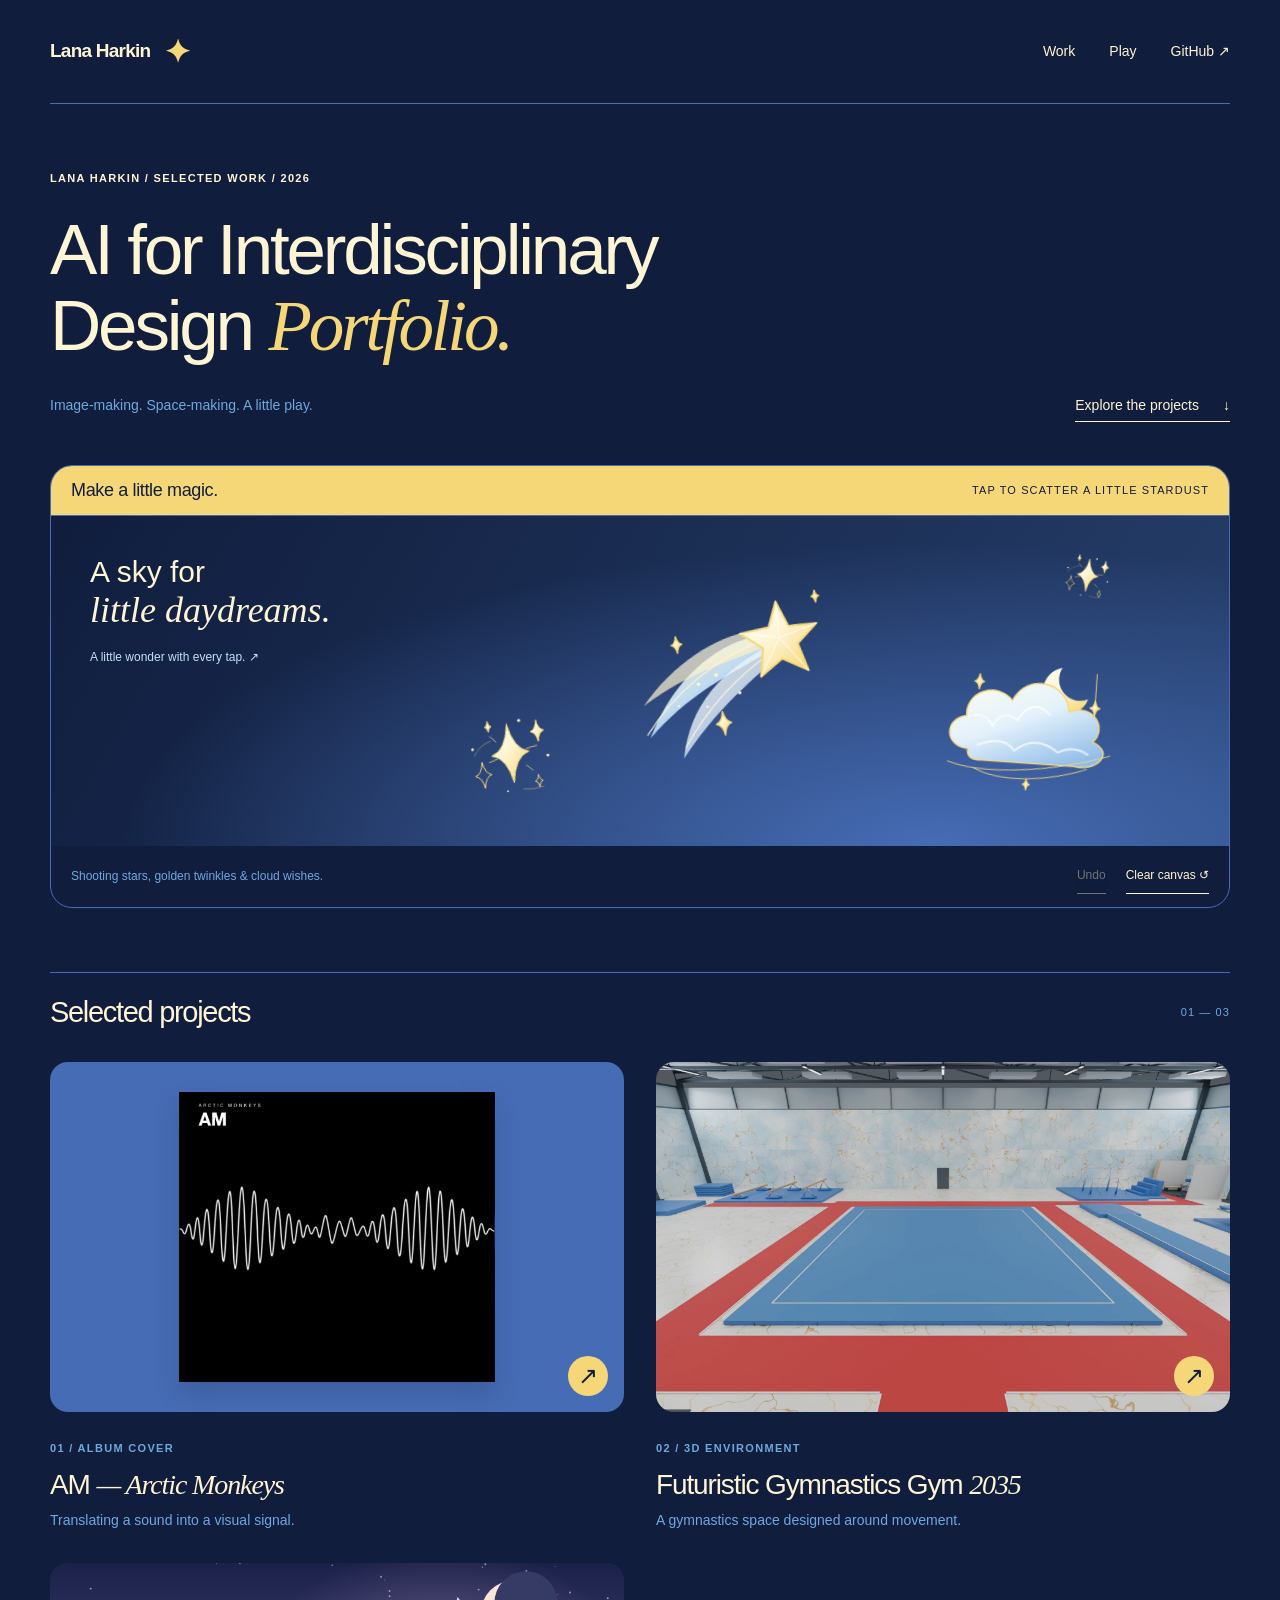
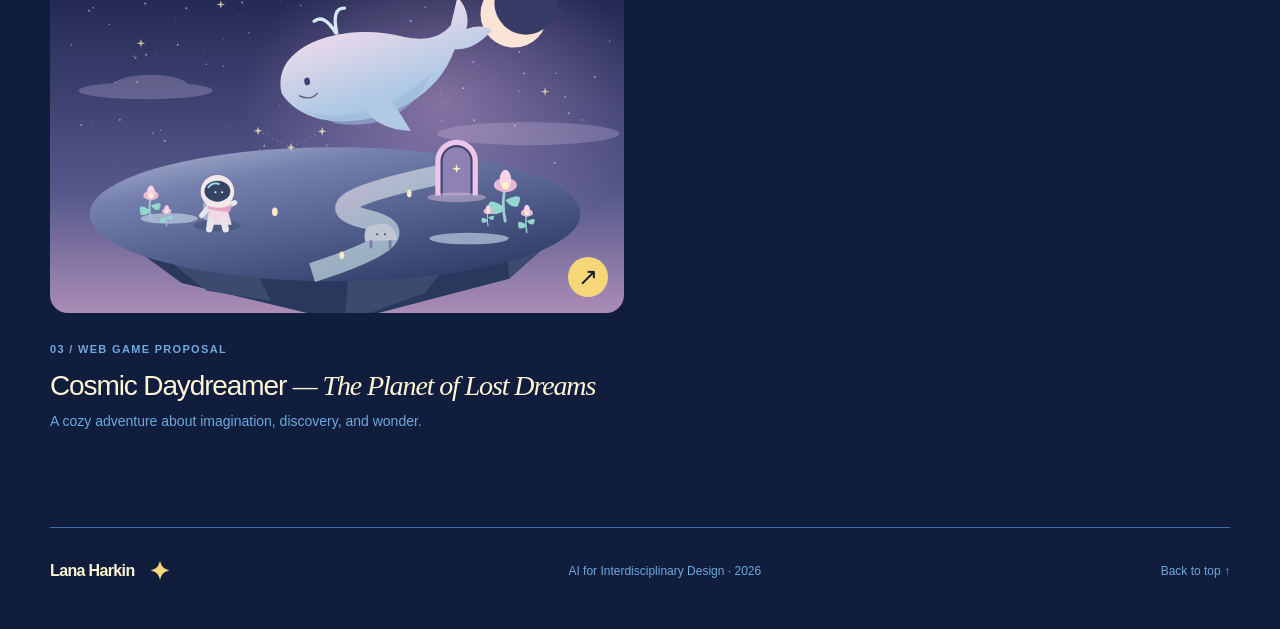
==== commit 2c44af89: "Replace raccoon canvas with interactive celestial illustrations" ====
--- a/index.html
+++ b/index.html
@@ -1,3 +1,3 @@
-<!doctype html><html lang="en"><head><meta charset="utf-8"><meta name="viewport" content="width=device-width,initial-scale=1"><meta name="theme-color" content="#101D3D"><meta name="description" content="Lana Harkin’s design portfolio: an Arctic Monkeys album cover study, Futuristic Gymnastics Gym 2035, Cosmic Daydreamer game proposal, and an interactive drawing."><title>AI for Interdisciplinary Design Portfolio — Lana Harkin</title><link rel="icon" href="favicon.svg" type="image/svg+xml"><link rel="stylesheet" href="style.css?v=cosmic1"><script src="site.js?v=palette1" defer></script><link rel="stylesheet" href="palettes.css?v=1"></head><body id="top" class="portfolio-theme"><a class="skip" href="#main">Skip to content</a><header class="site-header"><a class="wordmark" href="index.html">Lana Harkin<span class="mark" aria-hidden="true">✦</span></a><nav aria-label="Main navigation"><a href="index.html#projects">Work</a><a href="index.html#play">Play</a><a href="https://github.com/lalexaki/Lana-Harkin-AI-design-class">GitHub ↗</a></nav></header><main id="main"><section class="hero"><p class="eyebrow">Lana Harkin / Selected work / 2026</p><h1>AI for Interdisciplinary<br> Design <em>Portfolio.</em></h1><div class="hero-bottom"><span>Image-making. Space-making. A little play.</span><a class="text-link" href="#projects">Explore the projects <span>↓</span></a></div></section>
-<section class="play-section" id="play" aria-labelledby="play-title"><div class="play-top"><h2 id="play-title">Make a little mischief.</h2><span>Click or tap for a raccoon</span></div><div id="drawing" tabindex="0" role="button" aria-label="Interactive drawing. Click, tap, or press Enter or Space to add a cute raccoon." aria-describedby="draw-help"><svg id="artboard" viewBox="0 0 1200 350" preserveAspectRatio="none" aria-hidden="true"></svg><div class="drawing-note" aria-hidden="true">A space for<br><em>little bandits.</em><span>Meet a new raccoon with every tap. ↗</span></div></div><div class="play-tools"><p id="draw-help">Heart-holders, sleepy royals &amp; bow-tied buddies.</p><div><button id="undo" type="button" disabled>Undo</button><button id="clear" type="button">Clear canvas ↺</button></div></div><span id="draw-status" class="sr-only" role="status"></span></section>
+<!doctype html><html lang="en"><head><meta charset="utf-8"><meta name="viewport" content="width=device-width,initial-scale=1"><meta name="theme-color" content="#101D3D"><meta name="description" content="Lana Harkin’s design portfolio: an Arctic Monkeys album cover study, Futuristic Gymnastics Gym 2035, Cosmic Daydreamer game proposal, and an interactive drawing."><title>AI for Interdisciplinary Design Portfolio — Lana Harkin</title><link rel="icon" href="favicon.svg" type="image/svg+xml"><link rel="stylesheet" href="style.css?v=cosmic1"><script src="site.js?v=sky1" defer></script><link rel="stylesheet" href="palettes.css?v=sky1"></head><body id="top" class="portfolio-theme"><a class="skip" href="#main">Skip to content</a><header class="site-header"><a class="wordmark" href="index.html">Lana Harkin<span class="mark" aria-hidden="true">✦</span></a><nav aria-label="Main navigation"><a href="index.html#projects">Work</a><a href="index.html#play">Play</a><a href="https://github.com/lalexaki/Lana-Harkin-AI-design-class">GitHub ↗</a></nav></header><main id="main"><section class="hero"><p class="eyebrow">Lana Harkin / Selected work / 2026</p><h1>AI for Interdisciplinary<br> Design <em>Portfolio.</em></h1><div class="hero-bottom"><span>Image-making. Space-making. A little play.</span><a class="text-link" href="#projects">Explore the projects <span>↓</span></a></div></section>
+<section class="play-section" id="play" aria-labelledby="play-title"><div class="play-top"><h2 id="play-title">Make a little magic.</h2><span>Tap to scatter a little stardust</span></div><div id="drawing" tabindex="0" role="button" aria-label="Interactive sky. Click, tap, or press Enter or Space to add shooting stars, clouds, and twinkles." aria-describedby="draw-help"><svg id="artboard" viewBox="0 0 1200 350" preserveAspectRatio="none" aria-hidden="true"></svg><div class="drawing-note" aria-hidden="true">A sky for<br><em>little daydreams.</em><span>A little wonder with every tap. ↗</span></div></div><div class="play-tools"><p id="draw-help">Shooting stars, golden twinkles &amp; cloud wishes.</p><div><button id="undo" type="button" disabled>Undo</button><button id="clear" type="button">Clear canvas ↺</button></div></div><span id="draw-status" class="sr-only" role="status"></span></section>
 <section id="projects" class="selected"><div class="section-heading"><h2>Selected projects</h2><span>01 — 03</span></div><div class="project-grid"><a class="project-card" href="album-cover.html"><div class="card-image album-thumb"><img src="assets/album-final.webp" alt="AM cover study: white waveform and Arctic Monkeys typography on black" class="" loading="eager"><span class="round-arrow" aria-hidden="true">↗</span></div><div class="card-label"><span class="eyebrow">01 / Album cover</span><h3>AM <em>— Arctic Monkeys</em></h3><p>Translating a sound into a visual signal.</p></div></a><a class="project-card" href="clearspan.html"><div class="card-image gym-thumb"><img src="assets/gym-main-floor-view.webp" alt="Rendered Futuristic Gymnastics Gym 2035 with a blue spring floor, red walkway and marble-style walls" class="" loading="eager"><span class="round-arrow" aria-hidden="true">↗</span></div><div class="card-label"><span class="eyebrow">02 / 3D environment</span><h3>Futuristic Gymnastics Gym <em>2035</em></h3><p>A gymnastics space designed around movement.</p></div></a><a class="project-card" href="cosmic-daydreamer/"><div class="card-image cosmic-thumb"><img src="cosmic-daydreamer/assets/concept.svg" alt="Nova explores a lavender planet beneath a floating whale in Cosmic Daydreamer" loading="lazy"><span class="round-arrow" aria-hidden="true">↗</span></div><div class="card-label"><span class="eyebrow">03 / Web game proposal</span><h3>Cosmic Daydreamer <em>— The Planet of Lost Dreams</em></h3><p>A cozy adventure about imagination, discovery, and wonder.</p></div></a></div></section></main><footer><a class="wordmark" href="index.html">Lana Harkin<span class="mark" aria-hidden="true">✦</span></a><p>AI for Interdisciplinary Design · 2026</p><a href="#top">Back to top ↑</a></footer></body></html>
--- a/palettes.css
+++ b/palettes.css
@@ -76,3 +76,18 @@
 :is(.portfolio-theme, .album-theme, .gym-theme) footer .mark { color: var(--red); }
 :is(.portfolio-theme, .album-theme, .gym-theme) .skip { background: var(--ink); color: var(--paper); }
 :is(.portfolio-theme, .album-theme, .gym-theme) ::selection { background: var(--red); color: var(--paper); }
+
+/* An illustrated night sky for the homepage's tap-to-create canvas. */
+.portfolio-theme #drawing {
+  color: #FFF4D3;
+  background-color: #263F6B;
+  background-image: radial-gradient(ellipse at 75% 100%, #466CB5 0%, transparent 65%),
+    linear-gradient(120deg, #101D3D, #263F6B);
+  background-size: auto;
+}
+.portfolio-theme .drawing-note span { color: #C5E0F5; }
+.sky-motif { animation: sky-appear .65s ease-out both; }
+.sky-twinkles { animation: sky-appear .65s ease-out both, sky-shimmer 5s 1s ease-in-out infinite; }
+@keyframes sky-appear { from { opacity: 0; transform: translateY(8px); } to { opacity: 1; transform: translateY(0); } }
+@keyframes sky-shimmer { 0%, 100% { opacity: 1; } 50% { opacity: .65; } }
+@media (prefers-reduced-motion: reduce) { .sky-motif { animation: none; } }
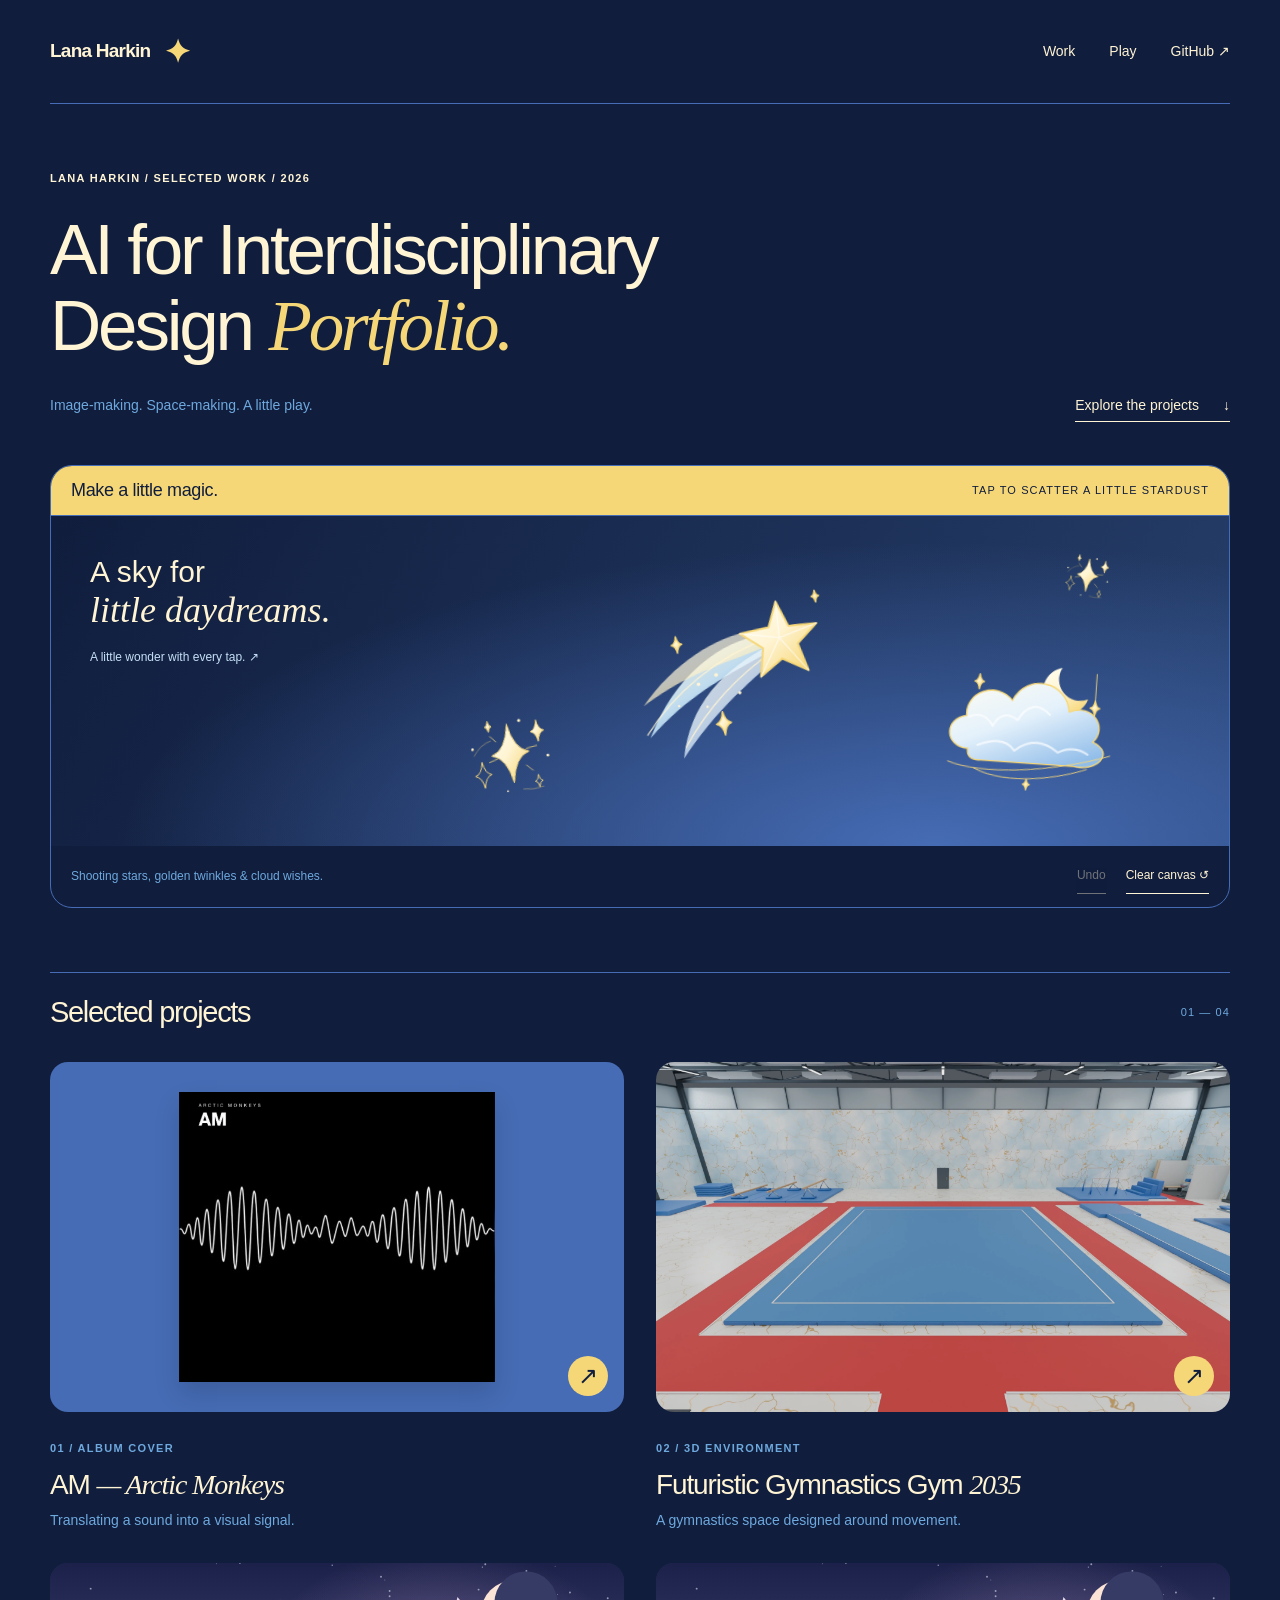
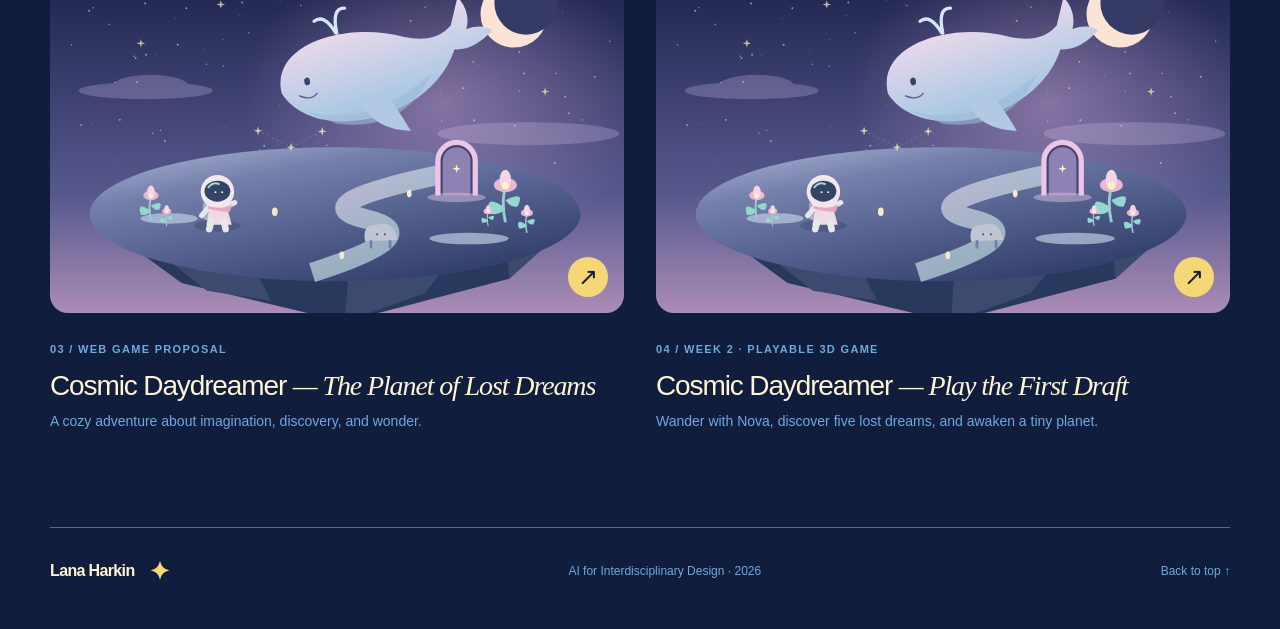
==== commit 43fa09ef: "Add playable Cosmic Daydreamer Week 2 3D draft" ====
--- a/index.html
+++ b/index.html
@@ -1,3 +1,3 @@
 <!doctype html><html lang="en"><head><meta charset="utf-8"><meta name="viewport" content="width=device-width,initial-scale=1"><meta name="theme-color" content="#101D3D"><meta name="description" content="Lana Harkin’s design portfolio: an Arctic Monkeys album cover study, Futuristic Gymnastics Gym 2035, Cosmic Daydreamer game proposal, and an interactive drawing."><title>AI for Interdisciplinary Design Portfolio — Lana Harkin</title><link rel="icon" href="favicon.svg" type="image/svg+xml"><link rel="stylesheet" href="style.css?v=cosmic1"><script src="site.js?v=sky1" defer></script><link rel="stylesheet" href="palettes.css?v=sky1"></head><body id="top" class="portfolio-theme"><a class="skip" href="#main">Skip to content</a><header class="site-header"><a class="wordmark" href="index.html">Lana Harkin<span class="mark" aria-hidden="true">✦</span></a><nav aria-label="Main navigation"><a href="index.html#projects">Work</a><a href="index.html#play">Play</a><a href="https://github.com/lalexaki/Lana-Harkin-AI-design-class">GitHub ↗</a></nav></header><main id="main"><section class="hero"><p class="eyebrow">Lana Harkin / Selected work / 2026</p><h1>AI for Interdisciplinary<br> Design <em>Portfolio.</em></h1><div class="hero-bottom"><span>Image-making. Space-making. A little play.</span><a class="text-link" href="#projects">Explore the projects <span>↓</span></a></div></section>
 <section class="play-section" id="play" aria-labelledby="play-title"><div class="play-top"><h2 id="play-title">Make a little magic.</h2><span>Tap to scatter a little stardust</span></div><div id="drawing" tabindex="0" role="button" aria-label="Interactive sky. Click, tap, or press Enter or Space to add shooting stars, clouds, and twinkles." aria-describedby="draw-help"><svg id="artboard" viewBox="0 0 1200 350" preserveAspectRatio="none" aria-hidden="true"></svg><div class="drawing-note" aria-hidden="true">A sky for<br><em>little daydreams.</em><span>A little wonder with every tap. ↗</span></div></div><div class="play-tools"><p id="draw-help">Shooting stars, golden twinkles &amp; cloud wishes.</p><div><button id="undo" type="button" disabled>Undo</button><button id="clear" type="button">Clear canvas ↺</button></div></div><span id="draw-status" class="sr-only" role="status"></span></section>
-<section id="projects" class="selected"><div class="section-heading"><h2>Selected projects</h2><span>01 — 03</span></div><div class="project-grid"><a class="project-card" href="album-cover.html"><div class="card-image album-thumb"><img src="assets/album-final.webp" alt="AM cover study: white waveform and Arctic Monkeys typography on black" class="" loading="eager"><span class="round-arrow" aria-hidden="true">↗</span></div><div class="card-label"><span class="eyebrow">01 / Album cover</span><h3>AM <em>— Arctic Monkeys</em></h3><p>Translating a sound into a visual signal.</p></div></a><a class="project-card" href="clearspan.html"><div class="card-image gym-thumb"><img src="assets/gym-main-floor-view.webp" alt="Rendered Futuristic Gymnastics Gym 2035 with a blue spring floor, red walkway and marble-style walls" class="" loading="eager"><span class="round-arrow" aria-hidden="true">↗</span></div><div class="card-label"><span class="eyebrow">02 / 3D environment</span><h3>Futuristic Gymnastics Gym <em>2035</em></h3><p>A gymnastics space designed around movement.</p></div></a><a class="project-card" href="cosmic-daydreamer/"><div class="card-image cosmic-thumb"><img src="cosmic-daydreamer/assets/concept.svg" alt="Nova explores a lavender planet beneath a floating whale in Cosmic Daydreamer" loading="lazy"><span class="round-arrow" aria-hidden="true">↗</span></div><div class="card-label"><span class="eyebrow">03 / Web game proposal</span><h3>Cosmic Daydreamer <em>— The Planet of Lost Dreams</em></h3><p>A cozy adventure about imagination, discovery, and wonder.</p></div></a></div></section></main><footer><a class="wordmark" href="index.html">Lana Harkin<span class="mark" aria-hidden="true">✦</span></a><p>AI for Interdisciplinary Design · 2026</p><a href="#top">Back to top ↑</a></footer></body></html>+<section id="projects" class="selected"><div class="section-heading"><h2>Selected projects</h2><span>01 — 04</span></div><div class="project-grid"><a class="project-card" href="album-cover.html"><div class="card-image album-thumb"><img src="assets/album-final.webp" alt="AM cover study: white waveform and Arctic Monkeys typography on black" class="" loading="eager"><span class="round-arrow" aria-hidden="true">↗</span></div><div class="card-label"><span class="eyebrow">01 / Album cover</span><h3>AM <em>— Arctic Monkeys</em></h3><p>Translating a sound into a visual signal.</p></div></a><a class="project-card" href="clearspan.html"><div class="card-image gym-thumb"><img src="assets/gym-main-floor-view.webp" alt="Rendered Futuristic Gymnastics Gym 2035 with a blue spring floor, red walkway and marble-style walls" class="" loading="eager"><span class="round-arrow" aria-hidden="true">↗</span></div><div class="card-label"><span class="eyebrow">02 / 3D environment</span><h3>Futuristic Gymnastics Gym <em>2035</em></h3><p>A gymnastics space designed around movement.</p></div></a><a class="project-card" href="cosmic-daydreamer/"><div class="card-image cosmic-thumb"><img src="cosmic-daydreamer/assets/concept.svg" alt="Nova explores a lavender planet beneath a floating whale in Cosmic Daydreamer" loading="lazy"><span class="round-arrow" aria-hidden="true">↗</span></div><div class="card-label"><span class="eyebrow">03 / Web game proposal</span><h3>Cosmic Daydreamer <em>— The Planet of Lost Dreams</em></h3><p>A cozy adventure about imagination, discovery, and wonder.</p></div></a><a class="project-card" href="cosmic-daydreamer-game/"><div class="card-image cosmic-thumb"><img src="cosmic-daydreamer/assets/concept.svg" alt="Illustrated concept for Cosmic Daydreamer, now a playable three-dimensional exploration game" loading="lazy"><span class="round-arrow" aria-hidden="true">↗</span></div><div class="card-label"><span class="eyebrow">04 / Week 2 · Playable 3D game</span><h3>Cosmic Daydreamer <em>— Play the First Draft</em></h3><p>Wander with Nova, discover five lost dreams, and awaken a tiny planet.</p></div></a></div></section></main><footer><a class="wordmark" href="index.html">Lana Harkin<span class="mark" aria-hidden="true">✦</span></a><p>AI for Interdisciplinary Design · 2026</p><a href="#top">Back to top ↑</a></footer></body></html>
